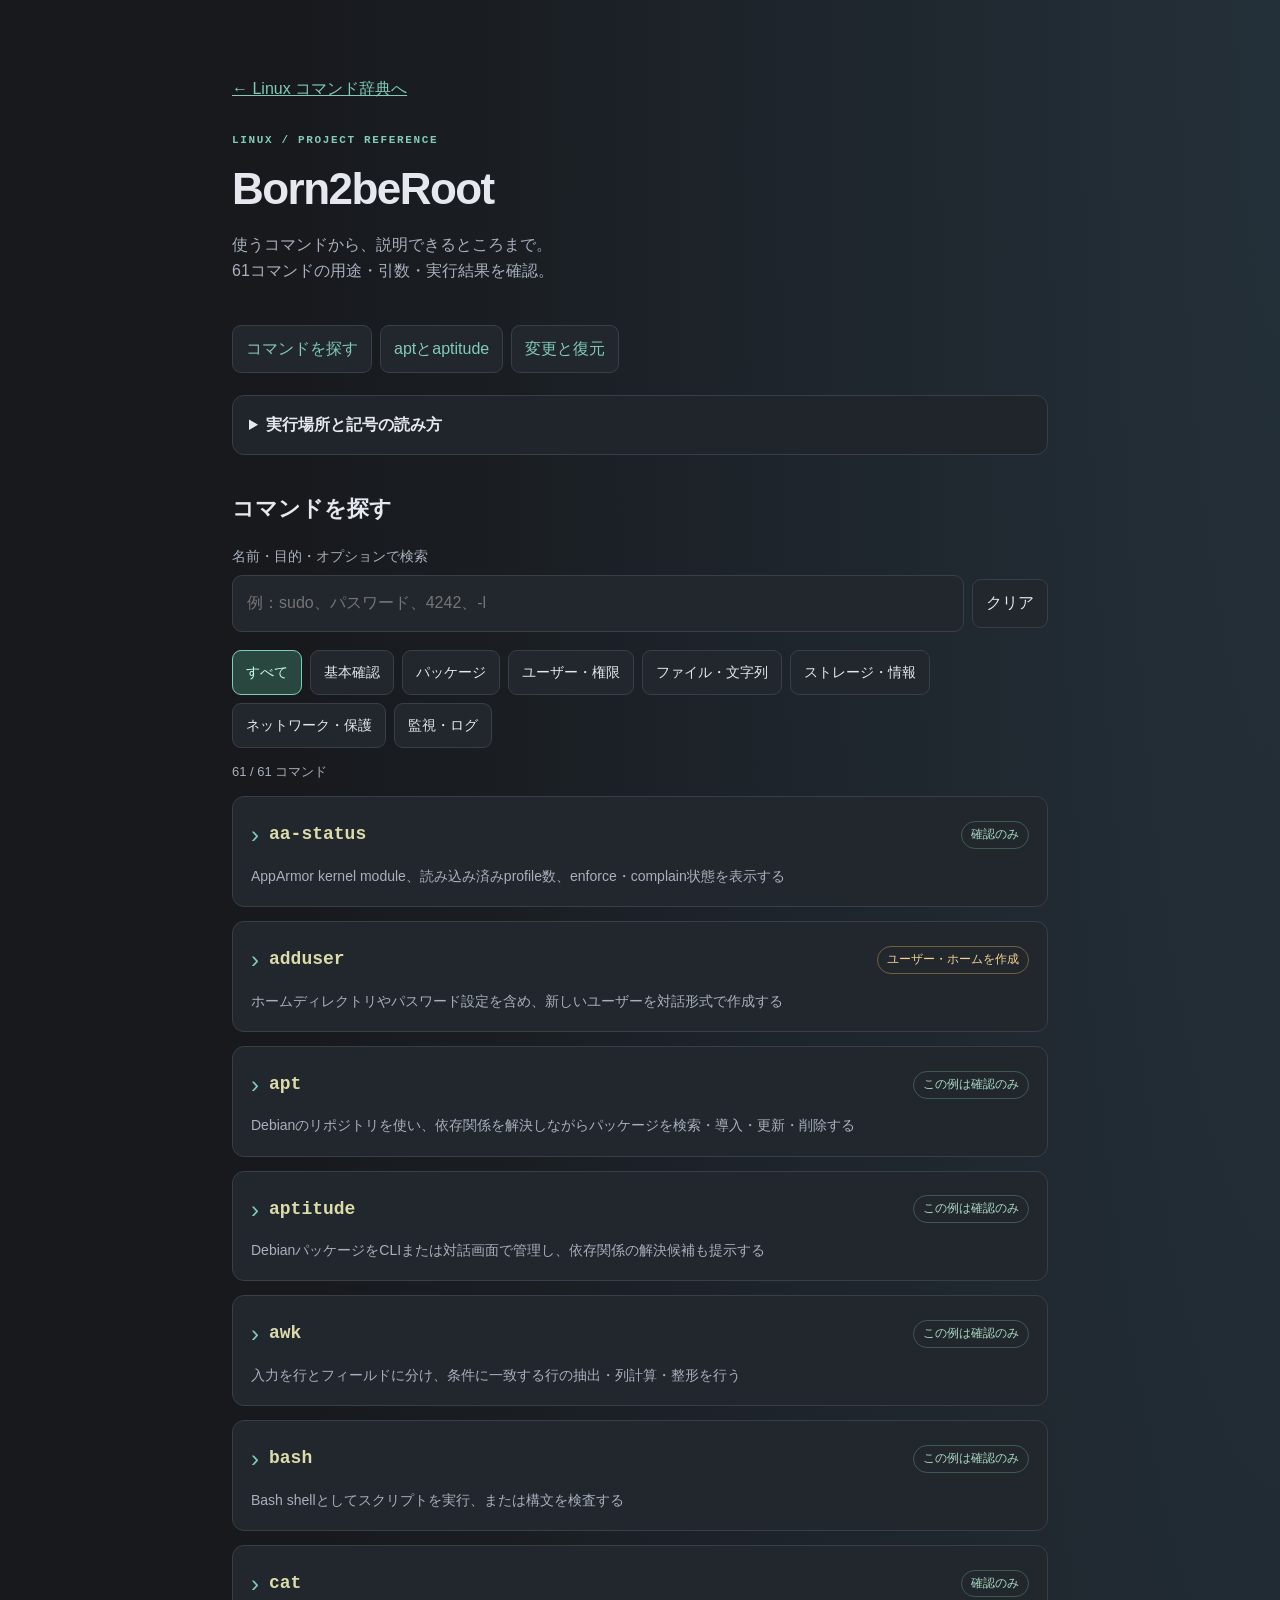
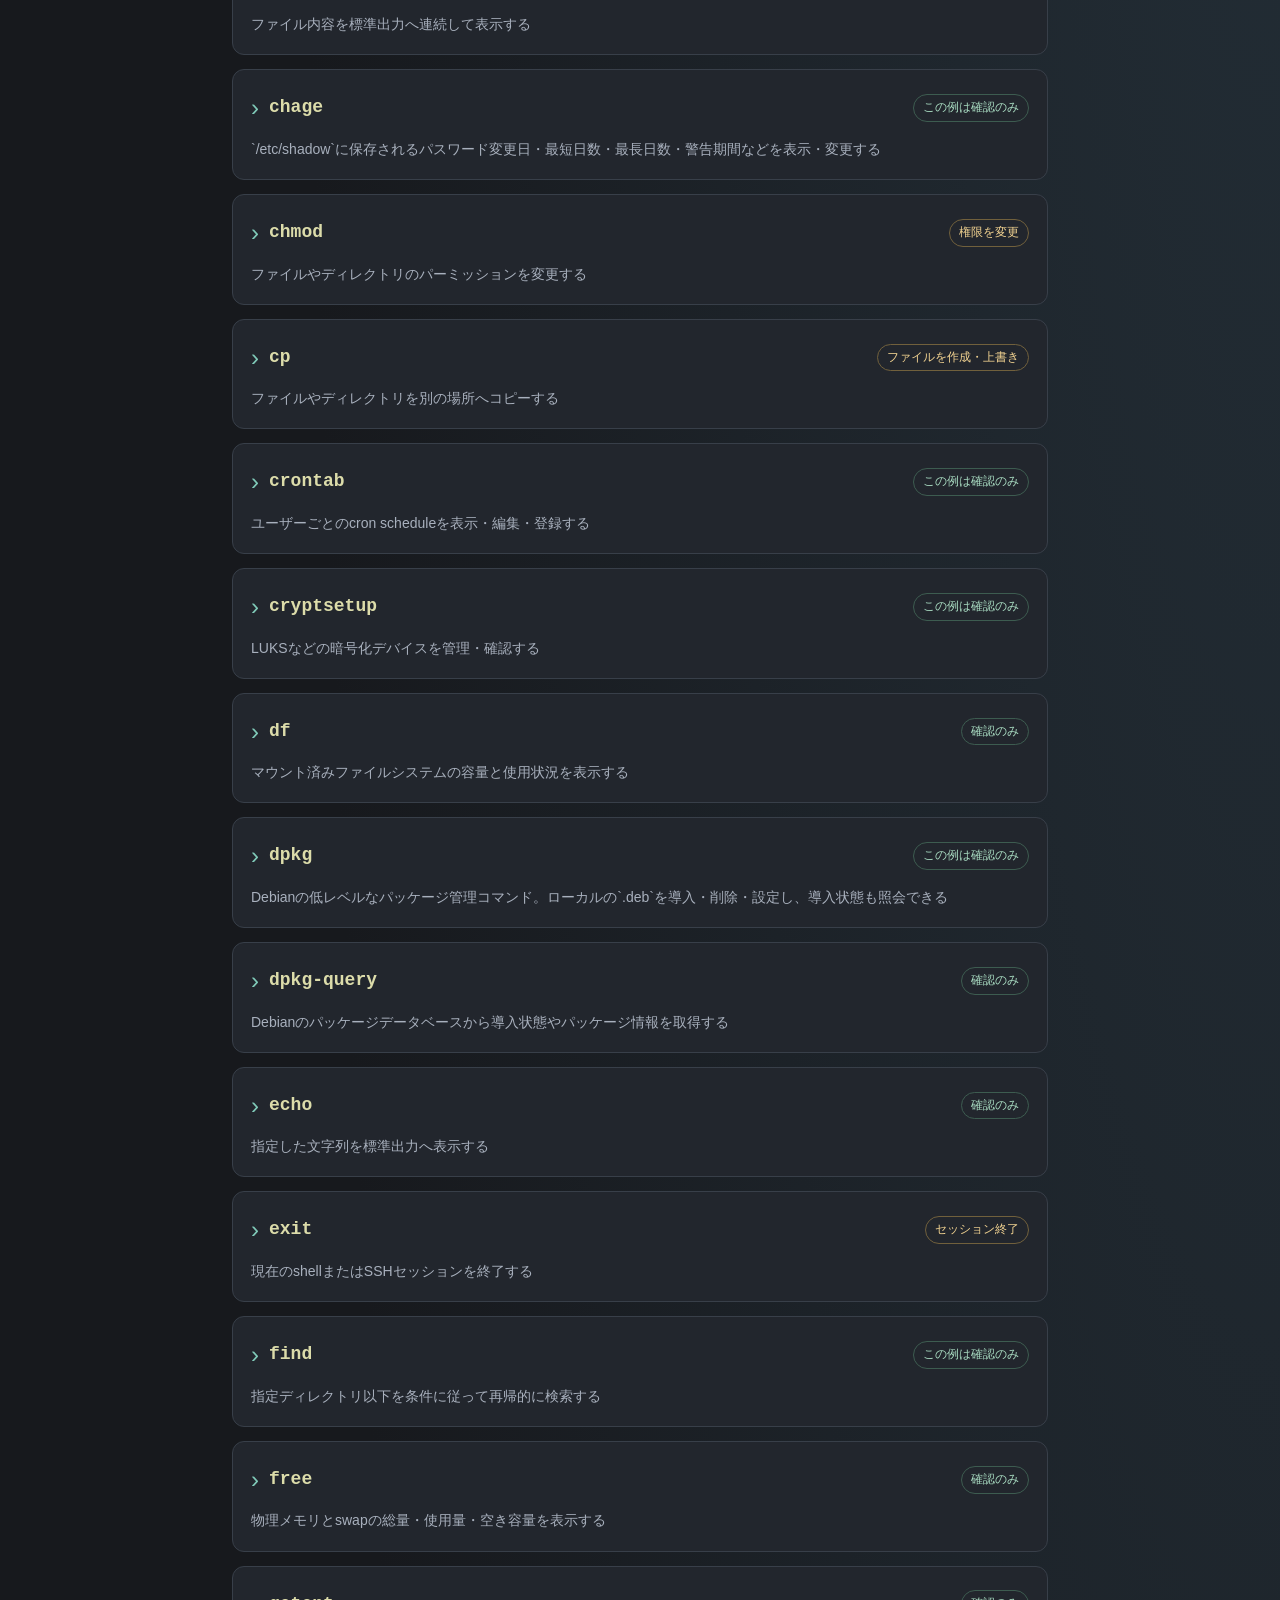
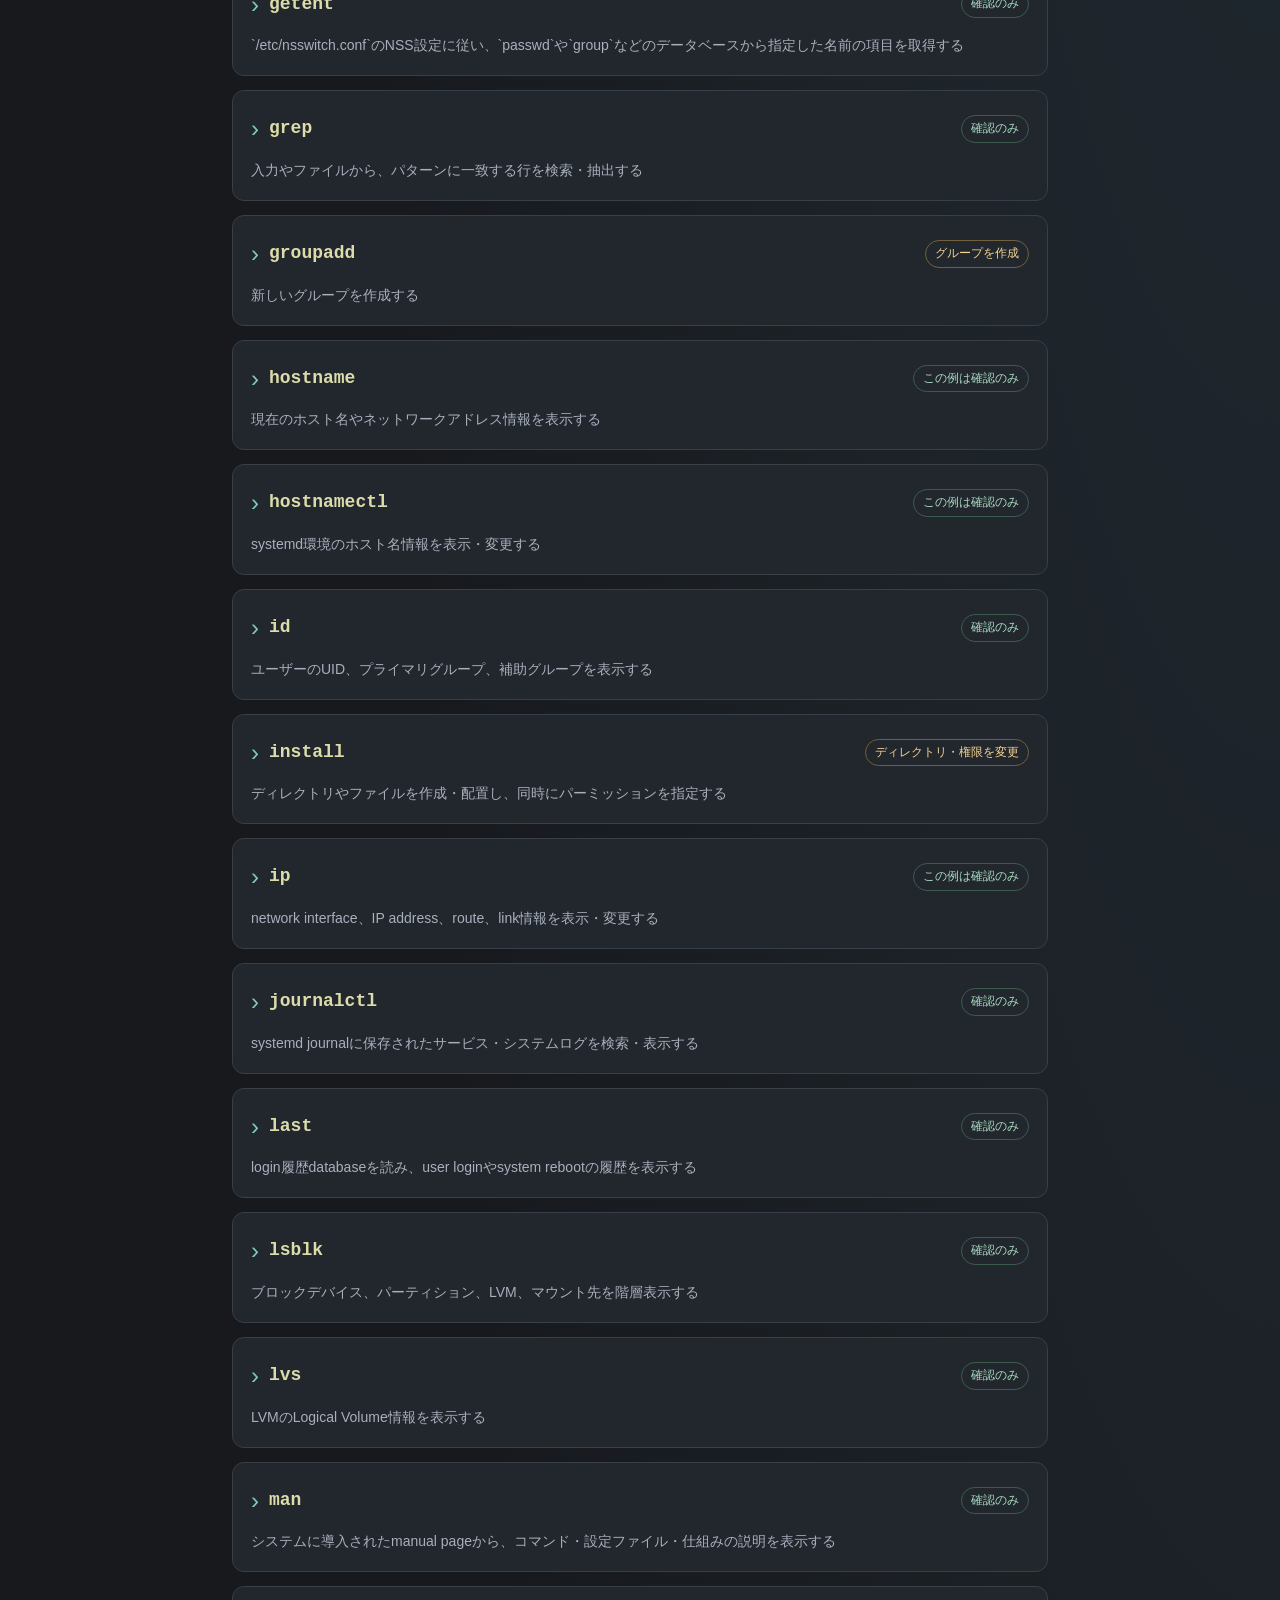
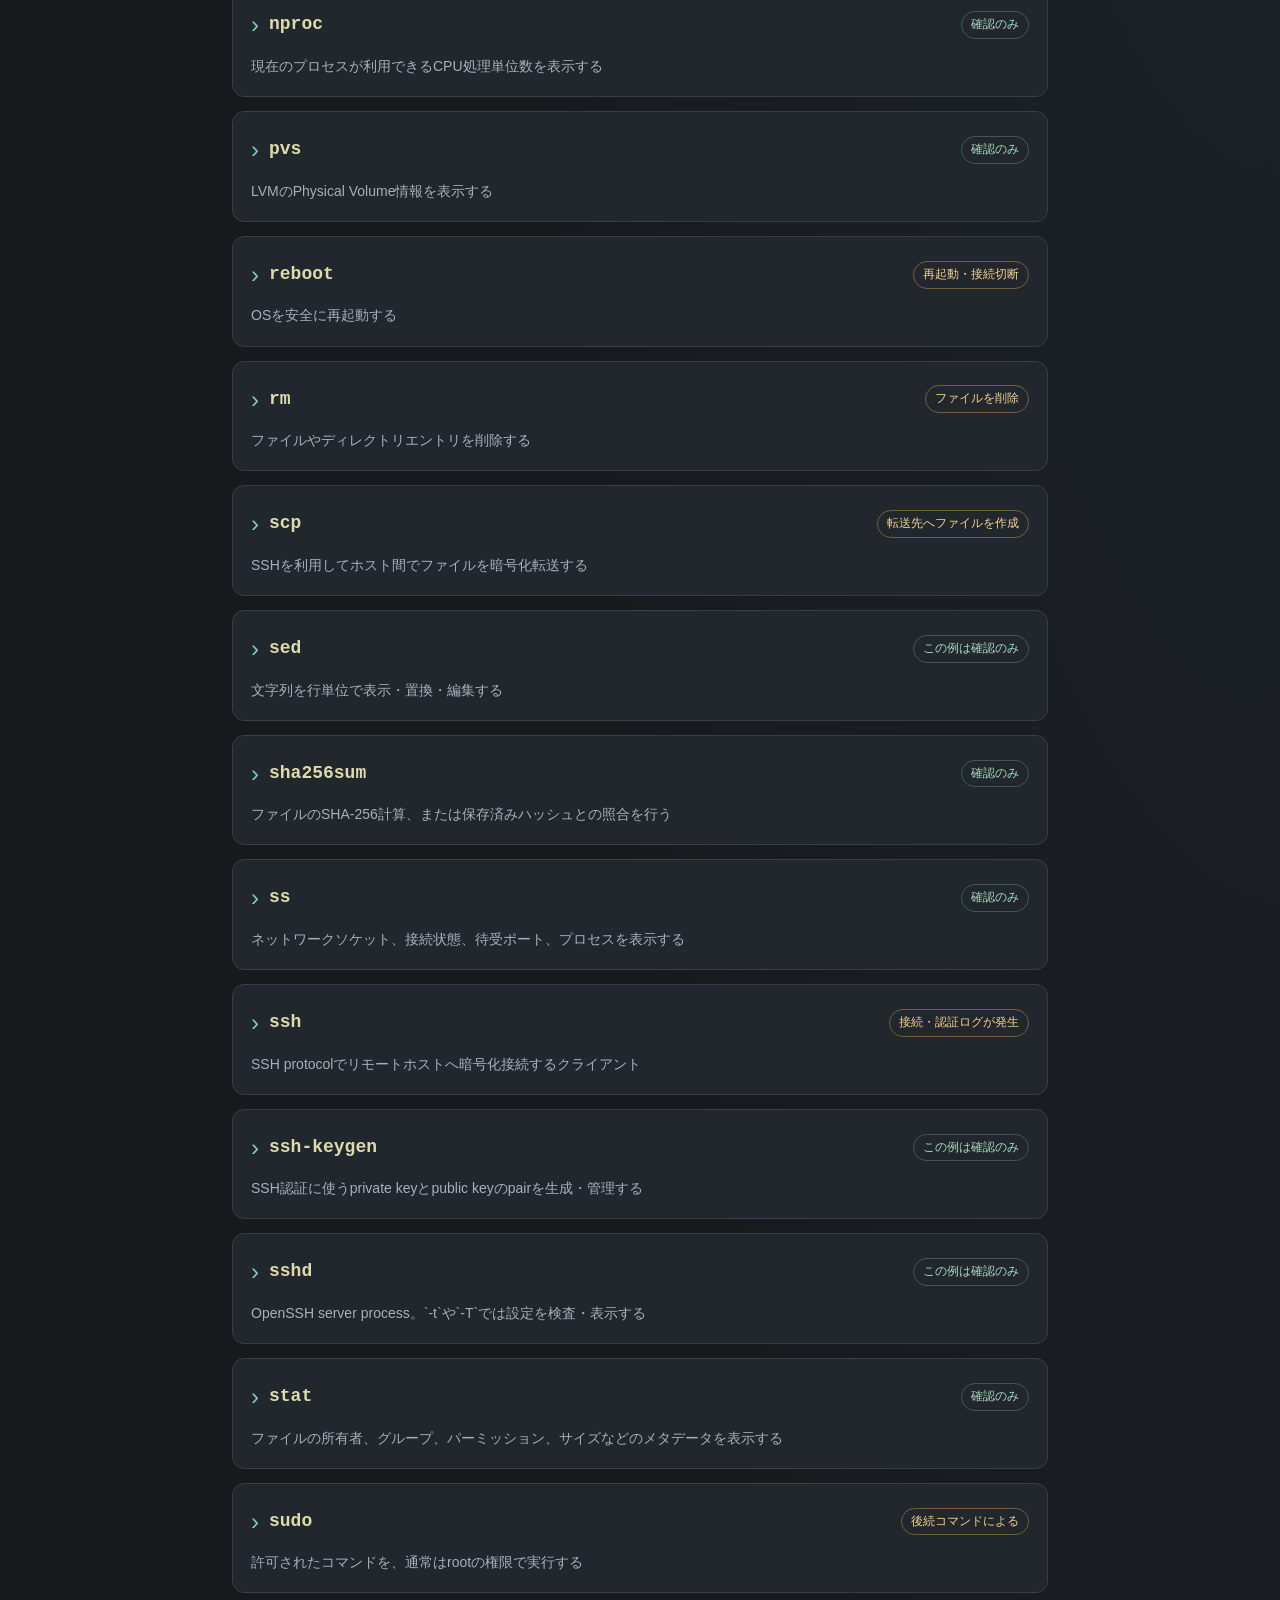
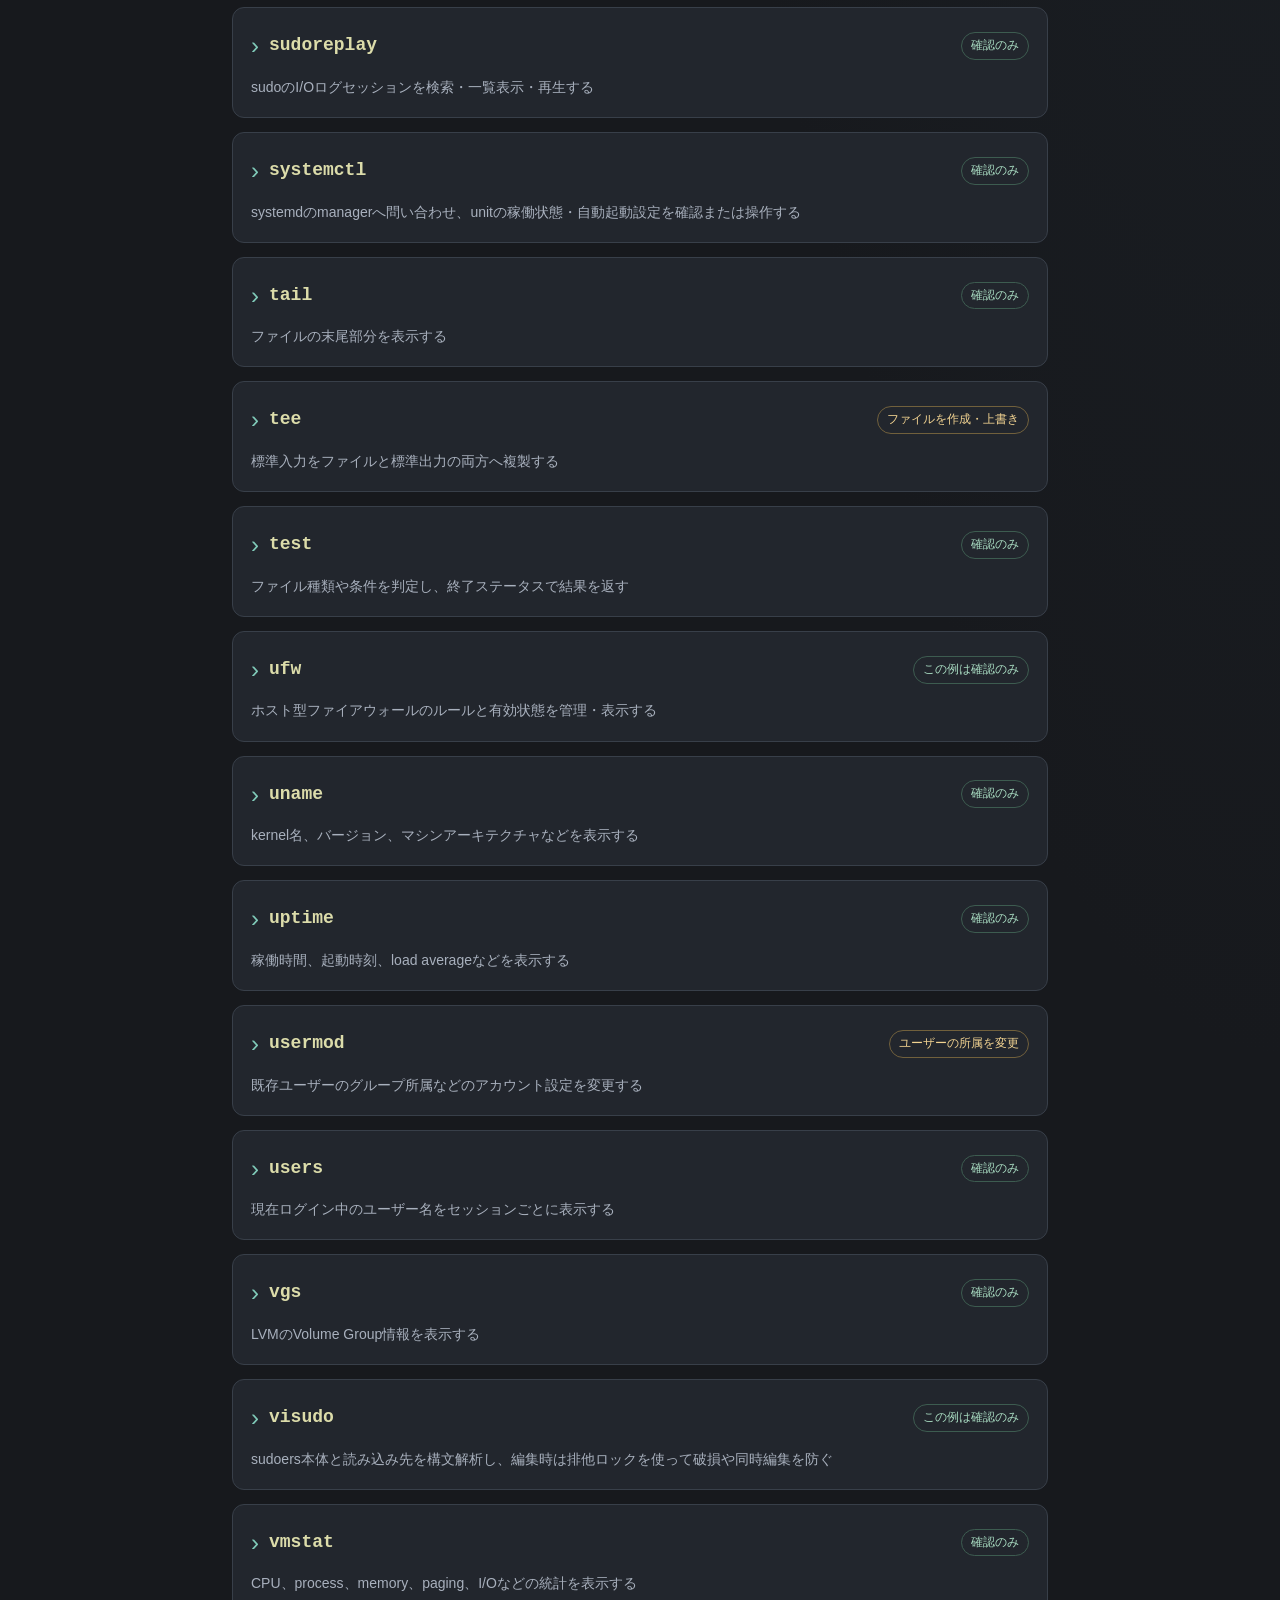
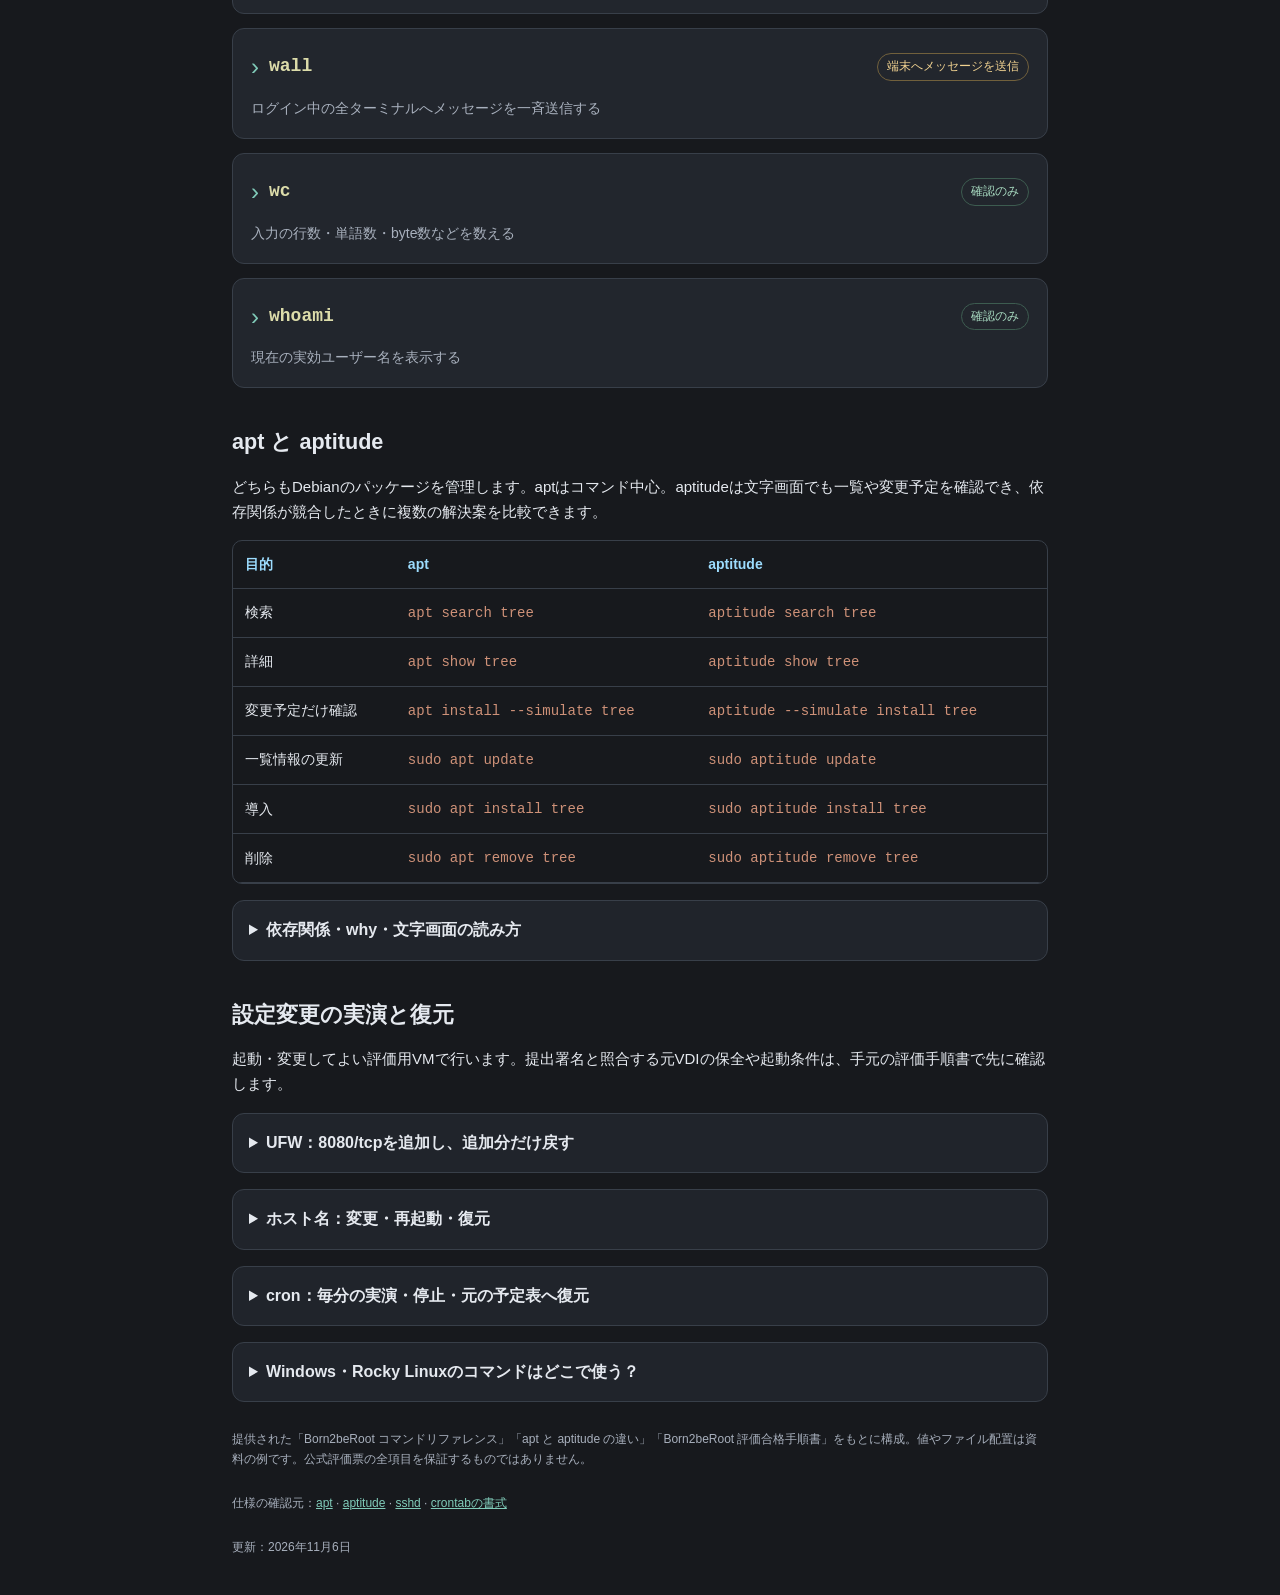
==== born2beroot/index.html @ 59fe5f14 "Add Born2beRoot command reference as first dictionary entry" ====
<!doctype html>
<html lang="ja">
<head>
  <meta charset="utf-8">
  <meta name="viewport" content="width=device-width, initial-scale=1, viewport-fit=cover">
  <meta name="theme-color" content="#17191d">
  <meta name="description" content="Born2beRootで使う61のLinuxコマンド。用途・引数・実行例・結果の読み方と、設定変更後の復元を日本語で確認。">
  <title>Born2beRoot — Linux コマンド辞典</title>
  <link rel="stylesheet" href="../hub.css?v=24">
  <link rel="stylesheet" href="./styles.css">
  <link rel="manifest" href="../manifest.webmanifest">
</head>
<body>
<main class="hub dictionary">
  <a class="back" href="../commands.html">← Linux コマンド辞典へ</a>
  <header class="intro">
    <p class="eyebrow">LINUX / PROJECT REFERENCE</p>
    <h1>Born2beRoot</h1>
    <p class="lead">使うコマンドから、説明できるところまで。<br>61コマンドの用途・引数・実行結果を確認。</p>
  </header>
  <nav class="jump-links" aria-label="このページの項目">
    <a href="#commands">コマンドを探す</a><a href="#packages">aptとaptitude</a><a href="#practice">変更と復元</a>
  </nav>
  <details class="guide">
    <summary>実行場所と記号の読み方</summary>
    <div class="guide-body">
      <p>基本は<strong>Debian VMに一般ユーザーでログインした端末</strong>です。SSH接続・ファイル転送は接続元のPCで実行します。各項目に実行場所を記載しています。</p>
      <p><code>evaluationuser</code>は評価用ユーザー名の例、<code>VM_IP</code>は実際の接続先IPへ置き換えます。サービス名・暗号化mapping名・ログ保存先は自分の構成に合わせます。</p>
      <dl><dt><code>sudo</code></dt><dd>後ろの1つのコマンドを、通常root権限で実行します。</dd><dt><code>|</code></dt><dd>左の標準出力を右の標準入力へ渡します。</dd><dt><code>&amp;&amp;</code></dt><dd>左側が成功したときだけ右側を実行します。</dd><dt><code>&gt; / &gt;&gt; / 2&gt;</code></dt><dd>出力を上書き／追記／標準エラーだけ転送します。これはシェルの処理です。</dd><dt><code>/dev/null</code></dt><dd>受け取ったデータを保存せず捨てます。</dd><dt>終了状態</dt><dd>通常0が成功、非0が不一致やエラーです。grepの一致なしは1。無表示で成功するコマンドもあります。</dd></dl>
      <p>一覧は一括実行するスクリプトではありません。必要な項目を選び、表示結果を確認して使います。</p>
    </div>
  </details>
  <section id="commands" aria-labelledby="commandsHeading">
    <h2 id="commandsHeading">コマンドを探す</h2>
    <div class="search-panel">
      <label for="b2bSearch">名前・目的・オプションで検索</label>
      <div class="search-row"><input id="b2bSearch" type="search" placeholder="例：sudo、パスワード、4242、-l" autocomplete="off"><button id="clearSearch" type="button">クリア</button></div>
      <div id="groups" class="groups" role="group" aria-label="目的で絞り込み"></div>
    </div>
    <p id="count" class="count" role="status" aria-live="polite"></p>
    <div id="commandCards"><p>コマンドを読み込み中です。</p></div>
    <noscript><p>検索とコマンドの表示にはJavaScriptを有効にしてください。下の比較と変更手順はそのまま読めます。</p></noscript>
  </section>
  <section id="packages" aria-labelledby="packagesHeading">
    <h2 id="packagesHeading">apt と aptitude</h2>
    <p>どちらもDebianのパッケージを管理します。aptはコマンド中心。aptitudeは文字画面でも一覧や変更予定を確認でき、依存関係が競合したときに複数の解決案を比較できます。</p>
    <div class="table-scroll" tabindex="0" role="region" aria-label="aptとaptitudeの操作比較"><table><thead><tr><th>目的</th><th>apt</th><th>aptitude</th></tr></thead><tbody>
      <tr><td>検索</td><td><code>apt search tree</code></td><td><code>aptitude search tree</code></td></tr>
      <tr><td>詳細</td><td><code>apt show tree</code></td><td><code>aptitude show tree</code></td></tr>
      <tr><td>変更予定だけ確認</td><td><code>apt install --simulate tree</code></td><td><code>aptitude --simulate install tree</code></td></tr>
      <tr><td>一覧情報の更新</td><td><code>sudo apt update</code></td><td><code>sudo aptitude update</code></td></tr>
      <tr><td>導入</td><td><code>sudo apt install tree</code></td><td><code>sudo aptitude install tree</code></td></tr>
      <tr><td>削除</td><td><code>sudo apt remove tree</code></td><td><code>sudo aptitude remove tree</code></td></tr>
    </tbody></table></div>
    <details class="guide"><summary>依存関係・why・文字画面の読み方</summary><div class="guide-body">
      <p>依存関係は「ソフトを動かすために別のパッケージが必要」という関係です。<code>aptitude why aptitude-common</code>は、現在のパッケージ情報からその経路をたどります。導入日時や承認した人の履歴ではありません。</p>
      <p><code>why-not</code>は競合する関係を調べます。導入可否を万能に判定するものではなく、変更予定を確認するには<code>--simulate</code>を使います。<code>-y</code>は実際の操作へ自動承諾する指定です。</p>
      <p>aptの<code>why</code>対応は版によります。<code>apt --version</code>とその環境のマニュアルで確認します。「whyはaptitudeだけ」とは一般化しません。</p>
      <p>引数なしの<code>aptitude</code>で文字画面を開きます。通常、矢印で移動、Enterで詳細、<code>/</code>で検索、<code>?</code>でヘルプ、<code>q</code>で戻ります。変更を確定する前に対象を確認します。</p>
      <p>検索結果の先頭は、<code>i</code>＝導入済み、<code>p</code>＝痕跡なし、<code>c</code>＝設定のみ残存、<code>v</code>＝仮想パッケージ。後ろの<code>A</code>は自動導入です。</p>
      <p>aptitudeが未導入で使いたい場合は、<code>sudo apt update</code>と<code>sudo apt install aptitude</code>で導入します。これは設定・パッケージを変更する操作です。</p>
    </div></details>
  </section>
  <section id="practice" aria-labelledby="practiceHeading">
    <h2 id="practiceHeading">設定変更の実演と復元</h2>
    <p>起動・変更してよい評価用VMで行います。提出署名と照合する元VDIの保全や起動条件は、手元の評価手順書で先に確認します。</p>
    <details class="guide"><summary>UFW：8080/tcpを追加し、追加分だけ戻す</summary><div class="guide-body">
      <p>まず<code>sudo ufw status numbered</code>で8080/tcpの許可が元からないことを確認します。元からある場合、この実演で削除しません。</p>
      <pre><code>sudo ufw allow 8080/tcp
sudo ufw status numbered</code></pre>
      <p><code>allow</code>が許可、<code>8080/tcp</code>が対象ポートとプロトコルです。追加したルールを確認後、今回の追加分を戻します。</p>
      <pre><code>sudo ufw delete allow 8080/tcp
sudo ufw status verbose
sudo ufw status numbered</code></pre>
      <p>8080の追加分が消え、既存の4242の許可とUFWの有効状態が残っていることを確認します。</p>
    </div></details>
    <details class="guide"><summary>ホスト名：変更・再起動・復元</summary><div class="guide-body">
      <p><code>hostnamectl --static</code>の結果を<strong>元の名前として手元に記録</strong>します。バックアップ名が未使用であることを確認して保存します。</p>
      <pre><code>sudo cp -ai /etc/hosts /etc/hosts.before-evaluation
sudo hostnamectl set-hostname evaluator42
sudoedit /etc/hosts</code></pre>
      <p><code>sudoedit</code>は管理者権限で対象ファイルを編集するコマンドです。元のホスト名に対応する行だけを新しい名前に合わせ、<code>localhost</code>は残します。確認後に<code>sudo systemctl reboot</code>で再起動し、<code>hostnamectl --static</code>と<code>cat /etc/hosts</code>を確認します。</p>
      <p>復元は<code>sudo hostnamectl set-hostname 元のホスト名</code>（記録した実際の名前に置換）と、次のコピーで行います。</p>
      <pre><code>sudo cp -a /etc/hosts.before-evaluation /etc/hosts
sudo systemctl reboot</code></pre>
      <p>再起動後に元の名前とhosts内容を確認します。バックアップの整理は復元確認後に行います。</p>
    </div></details>
    <details class="guide"><summary>cron：毎分の実演・停止・元の予定表へ復元</summary><div class="guide-body">
      <p>最初に<code>sudo crontab -l</code>が成功し、元の予定表があることを確認します。次はバックアップ名が未使用の場合に実行します。シェルの<code>pipefail</code>により途中の失敗も検出します。</p>
      <pre><code>sudo bash -o pipefail -c 'crontab -l | tee /root/crontab.before-monitoring-test &gt;/dev/null'
sudo cat /root/crontab.before-monitoring-test
sudo crontab -e</code></pre>
      <p>バックアップ内容が元と一致することを確認してから編集します。監視の行だけを次の形へ変更します。これは<strong>crontabに書く行</strong>で、端末へ直接入力するコマンドではありません。</p>
      <pre><code>* * * * * /usr/local/bin/monitoring.sh</code></pre>
      <p>5個の<code>*</code>は分・時・日・月・曜日の各条件をすべて許可し、毎分実行します。10分ごとは先頭を<code>*/10</code>にします。ユーザーのcrontabには追加のユーザー名欄を書きません。</p>
      <p>停止実演では<code>sudo crontab -e</code>で監視に関係する行の先頭へ<code>#</code>を付けます。<code>@reboot</code>もあれば対象です。ほかのジョブとスクリプト本体は編集しません。</p>
      <p>停止前に<code>sudo sha256sum /usr/local/bin/monitoring.sh | sudo tee /root/monitoring.sha256.before</code>で記録すれば、停止・再起動後に<code>sudo sha256sum -c /root/monitoring.sha256.before</code>で本体が同じか照合できます。crontabとcronログも確認します。</p>
      <pre><code>sudo crontab /root/crontab.before-monitoring-test
sudo crontab -l</code></pre>
      <p>復元は予定表<strong>全体</strong>を置き換えます。実演中に別の変更が入っていないことを確認し、元の10分間隔などへ戻ったことを読みます。</p>
    </div></details>
  </section>
  <details class="guide"><summary>Windows・Rocky Linuxのコマンドはどこで使う？</summary><div class="guide-body">
    <p>添付資料の<code>Test-Path</code>・<code>Remove-Item</code>はWindows PowerShell用です。<code>VBoxManage</code>はVirtualBoxを入れたホストで使用します。VM内のLinuxコマンド一覧には混ぜていません。</p>
    <p><code>dnf</code>・<code>rpm</code>・<code>firewall-cmd</code>はRocky Linuxとの比較用です。このDebian実演ではapt・dpkg・ufwを使います。</p>
  </div></details>
  <footer>
    <p>提供された「Born2beRoot コマンドリファレンス」「apt と aptitude の違い」「Born2beRoot 評価合格手順書」をもとに構成。値やファイル配置は資料の例です。公式評価票の全項目を保証するものではありません。</p>
    <p>仕様の確認元：<a href="https://manpages.debian.org/trixie/apt/apt.8.en.html">apt</a> · <a href="https://manpages.debian.org/trixie/aptitude/aptitude.8.en.html">aptitude</a> · <a href="https://manpages.debian.org/trixie/openssh-server/sshd.8.en.html">sshd</a> · <a href="https://manpages.debian.org/trixie/cron/crontab.5.en.html">crontabの書式</a></p>
    <p>更新：2026年11月6日</p>
  </footer>
</main>
<p id="copyStatus" class="copy-status" role="status" aria-live="polite"></p>
<script src="./data.js"></script><script src="./app.js"></script><script src="../hub.js"></script>
</body>
</html>
---- hub.css ----
:root{color-scheme:dark;--bg:#17191d;--panel:#22262d;--text:#e5e9ef;--muted:#a8b0bd;--line:#383f49;--accent:#80cbb9}
.subject.reminder{--accent:#d9b5ed}@media(min-width:760px){.subject.reminder{grid-column:2}}
.subject.mac{--accent:#b7a6ef}@media(min-width:760px){nav.subjects{grid-template-columns:repeat(2,minmax(0,1fr))}}
*{box-sizing:border-box}body{margin:0;background:radial-gradient(ellipse at top right,#243039 0,transparent 55%),var(--bg);color:var(--text);font:16px/1.65 -apple-system,BlinkMacSystemFont,"Segoe UI","Noto Sans JP",sans-serif;min-height:100vh}a{color:var(--accent)}button,input{font:inherit}button{color:inherit}a,button,input{-webkit-tap-highlight-color:transparent}:focus-visible{outline:3px solid #9ed9ff;outline-offset:5px}.hub{max-width:940px;margin:auto;padding:calc(40px + env(safe-area-inset-top)) 22px calc(32px + env(safe-area-inset-bottom))}.intro{margin-bottom:30px}.eyebrow{color:var(--accent);font:600 11px/1.5 ui-monospace,monospace;letter-spacing:.15em;margin:0 0 10px}h1{font-size:clamp(30px,5vw,44px);line-height:1.35;letter-spacing:-.035em;margin:0 0 14px}.cursor{color:var(--accent)}.lead{color:var(--muted);margin:0}.subjects{display:grid;gap:14px}.subject{--accent:#80cbb9;display:flex;align-items:flex-start;gap:18px;padding:22px 20px;border:1px solid var(--line);border-radius:18px;background:var(--panel);color:var(--text);text-decoration:none;transition:border-color .15s,transform .15s}.subject:hover{border-color:var(--accent);transform:translateY(-2px)}.subject-icon{display:grid;place-items:center;flex-shrink:0;width:48px;height:48px;border-radius:12px;background:#171c23;color:var(--accent);font:700 23px/1 ui-monospace,monospace}.subject-content{flex:1}.subject h2{font-size:24px;line-height:1.2;margin:2px 0 12px}.subject .eyebrow{display:block;margin:0}.description{color:#c5cbd5;font-size:14px;display:block}.tags{display:block;color:var(--muted);font:12px/1.7 ui-monospace,monospace;margin-top:16px}.arrow{color:var(--accent);font-size:20px}.python{--accent:#e3c580}.c{--accent:#91b6ed}footer{margin-top:28px;color:var(--muted);font-size:12px}footer a{display:inline-block;padding:12px 0}.back{display:inline-block;min-height:44px;padding:8px 0;margin-bottom:20px}.search-label{display:block;margin:24px 0 8px;color:var(--muted)}input[type=search]{width:100%;padding:14px;background:var(--panel);border:1px solid var(--line);border-radius:10px;color:var(--text)}.count{font-size:13px;color:var(--muted)}.entry{margin:14px 0;border:1px solid var(--line);background:var(--panel);border-radius:12px;overflow:hidden}.entry summary{padding:18px;cursor:pointer;min-height:64px}.entry summary strong{font-size:18px}.entry summary span{font-size:13px;color:var(--muted);margin-left:10px}.entry-body{padding:0 18px 20px}.entry h3{font-size:15px;margin:24px 0 8px}.entry pre{background:#14171c;padding:15px;border-radius:8px;overflow:auto;line-height:1.65;font-size:13px}.entry p{font-size:14px}.code-keyword{color:#91b6ed}.code-string{color:#e3b28d}.code-number{color:#a5cba7}.code-comment{color:#8fac85}[hidden]{display:none!important}@media(min-width:760px){.hub{padding-top:68px}.intro{margin-bottom:40px}.subjects{grid-template-columns:repeat(3,1fr)}.subject{display:block;position:relative;min-height:280px}.subject-icon{margin-bottom:24px}.arrow{position:absolute;right:22px;top:22px}.subject h2{margin-top:5px}.dictionary{max-width:780px}}@media(prefers-reduced-motion:reduce){.subject{transition:none}}
---- born2beroot/styles.css ----
.dictionary{max-width:860px}h2{margin:36px 0 14px;font-size:1.35rem}section{scroll-margin-top:20px}.jump-links,.groups{display:flex;gap:8px;flex-wrap:wrap}.jump-links a,.groups button,.search-row button{border:1px solid var(--line);background:var(--panel);border-radius:9px;padding:10px 13px;min-height:44px;text-decoration:none}.jump-links{margin-bottom:22px}.groups{margin-top:12px}.groups button{cursor:pointer;font-size:14px}.groups button[aria-pressed=true]{background:#29473f;color:#c6ffee;border-color:#80cbb9}.search-panel{margin-top:16px}.search-panel label{font-size:14px;color:var(--muted)}.search-row{display:flex;gap:8px;align-items:stretch}.search-row input{min-width:0;flex:1;margin:6px 0}.search-row button{align-self:center;cursor:pointer;white-space:nowrap}.entry summary{display:flex;gap:10px;align-items:center;flex-wrap:wrap;list-style:none}.entry summary::-webkit-details-marker{display:none}.entry summary:before{content:'›';color:var(--accent);font-size:24px}.entry[open] summary:before{content:'⌄'}.entry summary strong{font-family:ui-monospace,monospace;color:#dcdcaa}.entry summary small{display:block;flex-basis:100%;color:var(--muted);font-size:14px}.entry summary .badge{margin-left:auto;font-size:12px;border:1px solid #3d5c50;border-radius:20px;padding:3px 9px;color:#a9dcc2}.entry summary .change{color:#f2d391;border-color:#71603c}.entry-body{overflow-wrap:anywhere}.entry-body h3{color:#9cdcfe}.codebox{position:relative}.codebox pre{padding-top:48px}.copy{position:absolute;right:5px;top:5px;background:#28303b;border:1px solid #49515d;border-radius:7px;min-height:38px;padding:6px 12px;cursor:pointer}.entry pre code{color:#ce9178}.parts{margin:0}.parts dt{font-family:ui-monospace,monospace;color:#9cdcfe;margin-top:9px}.parts dd{margin:2px 0 8px;font-size:14px;color:#d2d7df}.guide{border:1px solid var(--line);background:#20242b;border-radius:12px;margin:16px 0;overflow:hidden}.guide summary{padding:16px;cursor:pointer;min-height:52px;font-weight:600}.guide-body{padding:0 18px 18px;overflow-wrap:anywhere}.guide-body p,section>p{font-size:15px}.guide-body pre{overflow-x:auto;background:#14171c;padding:16px;border-radius:8px;font-size:13px;line-height:1.7}.guide-body dt{color:#9cdcfe}.guide-body dd{margin:4px 0 12px}p code{color:#dcdcaa;overflow-wrap:anywhere}.table-scroll{overflow-x:auto;border:1px solid var(--line);border-radius:10px}table{border-collapse:collapse;min-width:600px;width:100%;font-size:14px}th,td{text-align:left;padding:12px;border-bottom:1px solid var(--line)}th{color:#9cdcfe}td code{color:#ce9178}.copy-status{position:fixed;bottom:16px;left:50%;transform:translateX(-50%);background:#263c34;border-radius:10px;padding:10px 16px;max-width:90vw;z-index:10}.copy-status:empty{display:none}.empty{padding:24px;border:1px dashed var(--line);border-radius:12px}footer p{overflow-wrap:anywhere}@media(max-width:400px){.hub{padding-left:14px;padding-right:14px}.entry-body{padding-left:14px;padding-right:14px}.entry summary .badge{margin-left:0}}
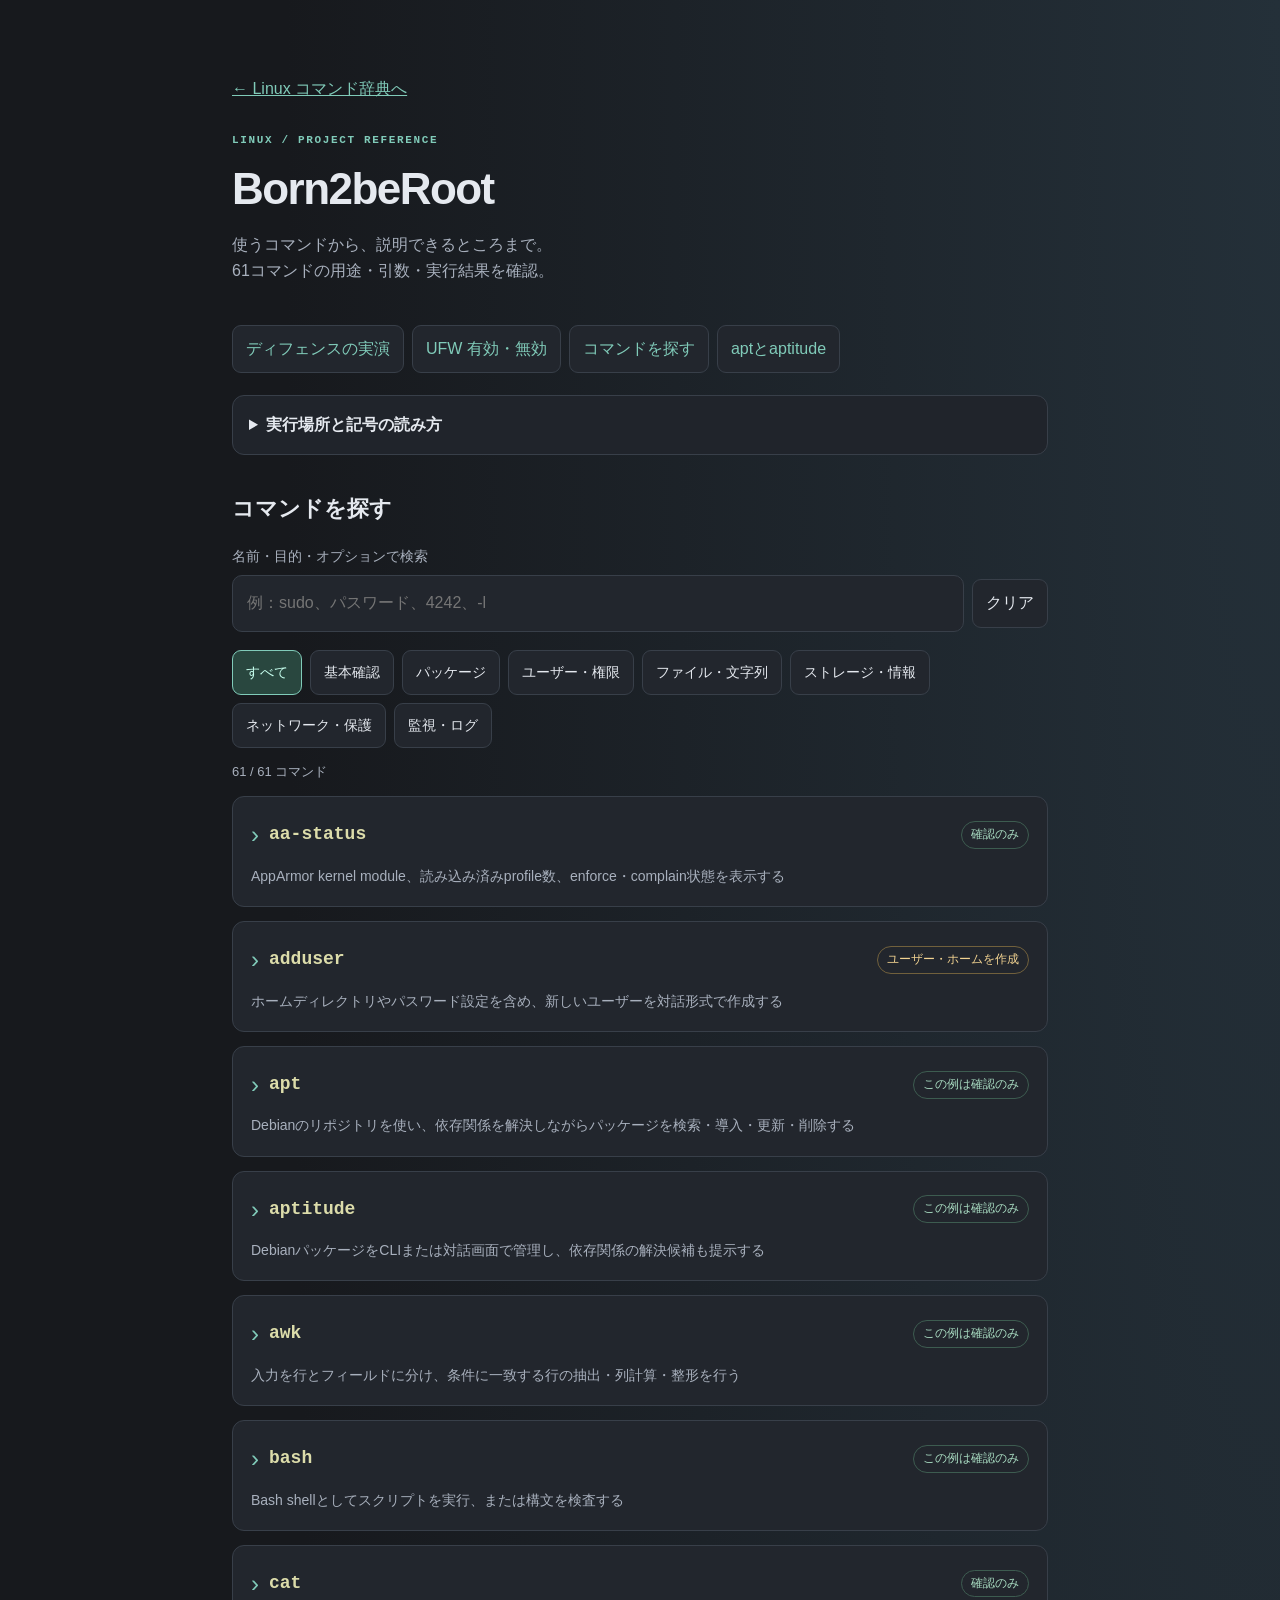
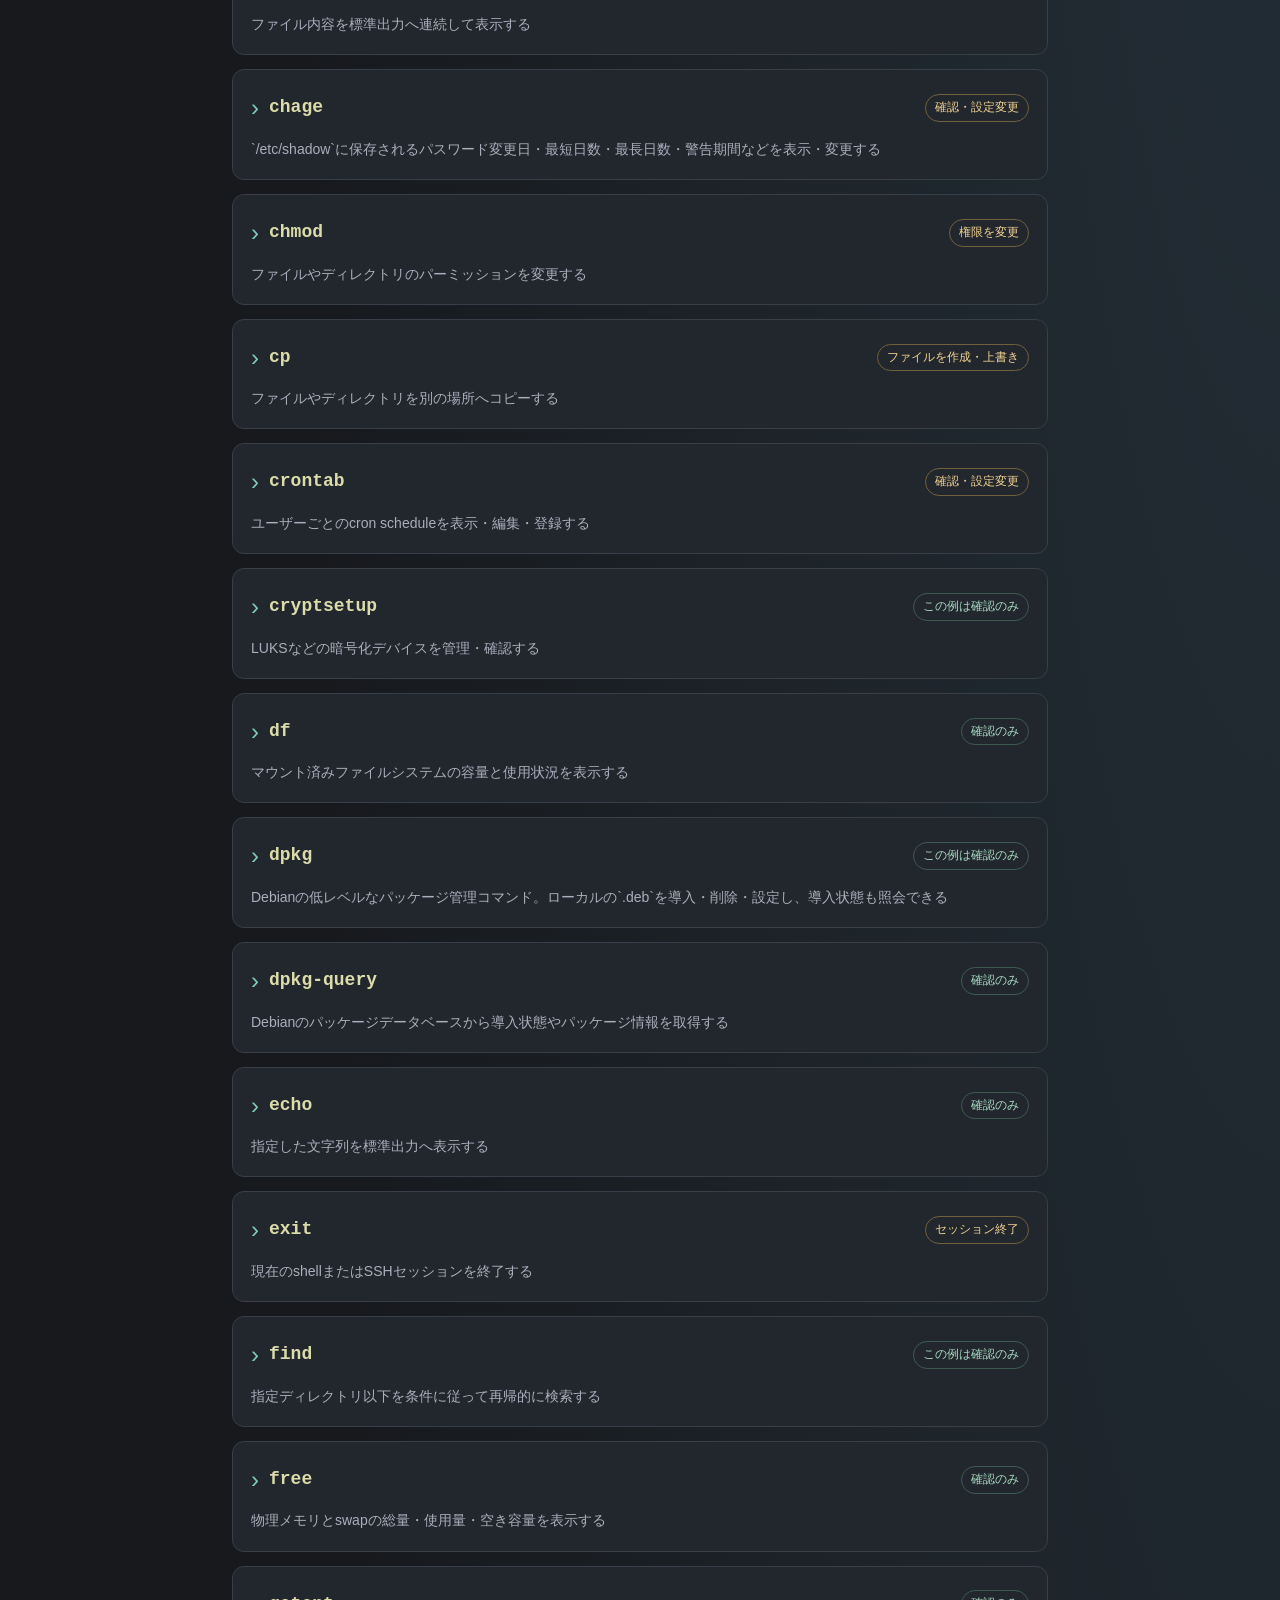
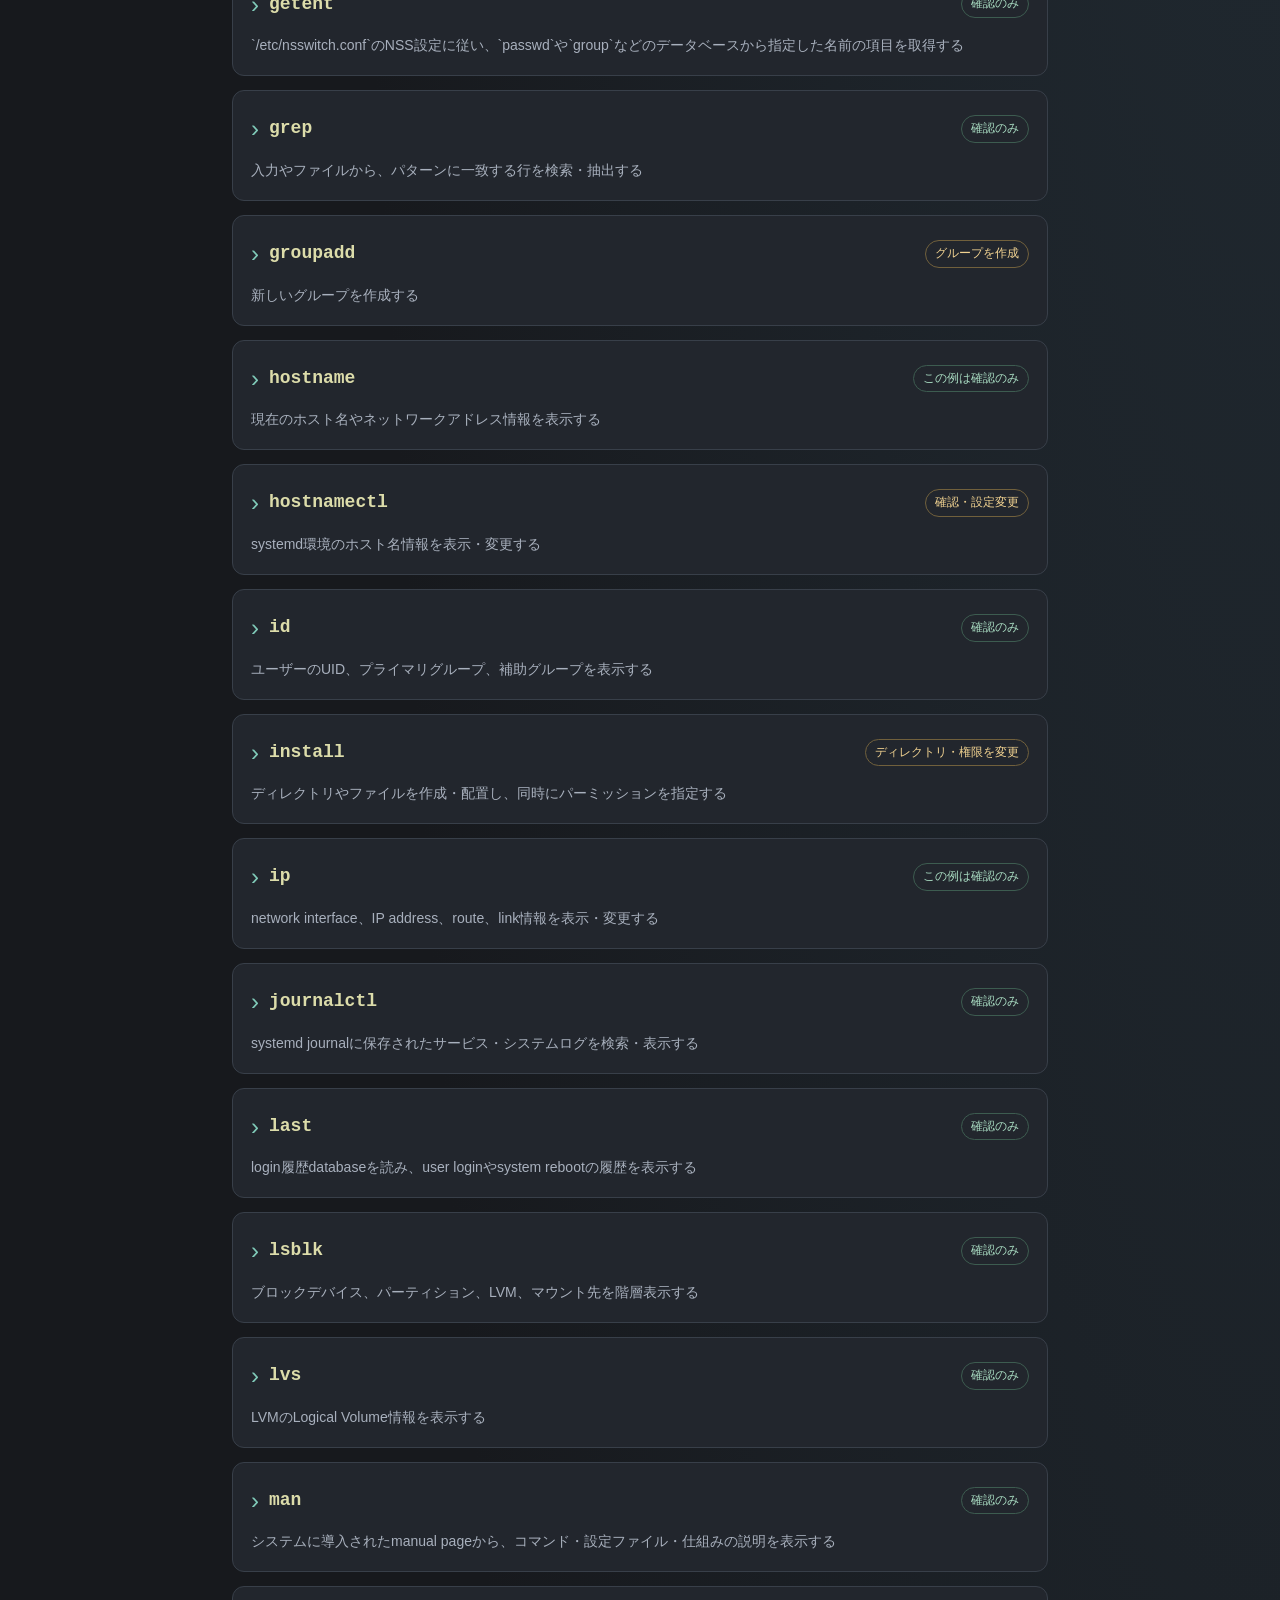
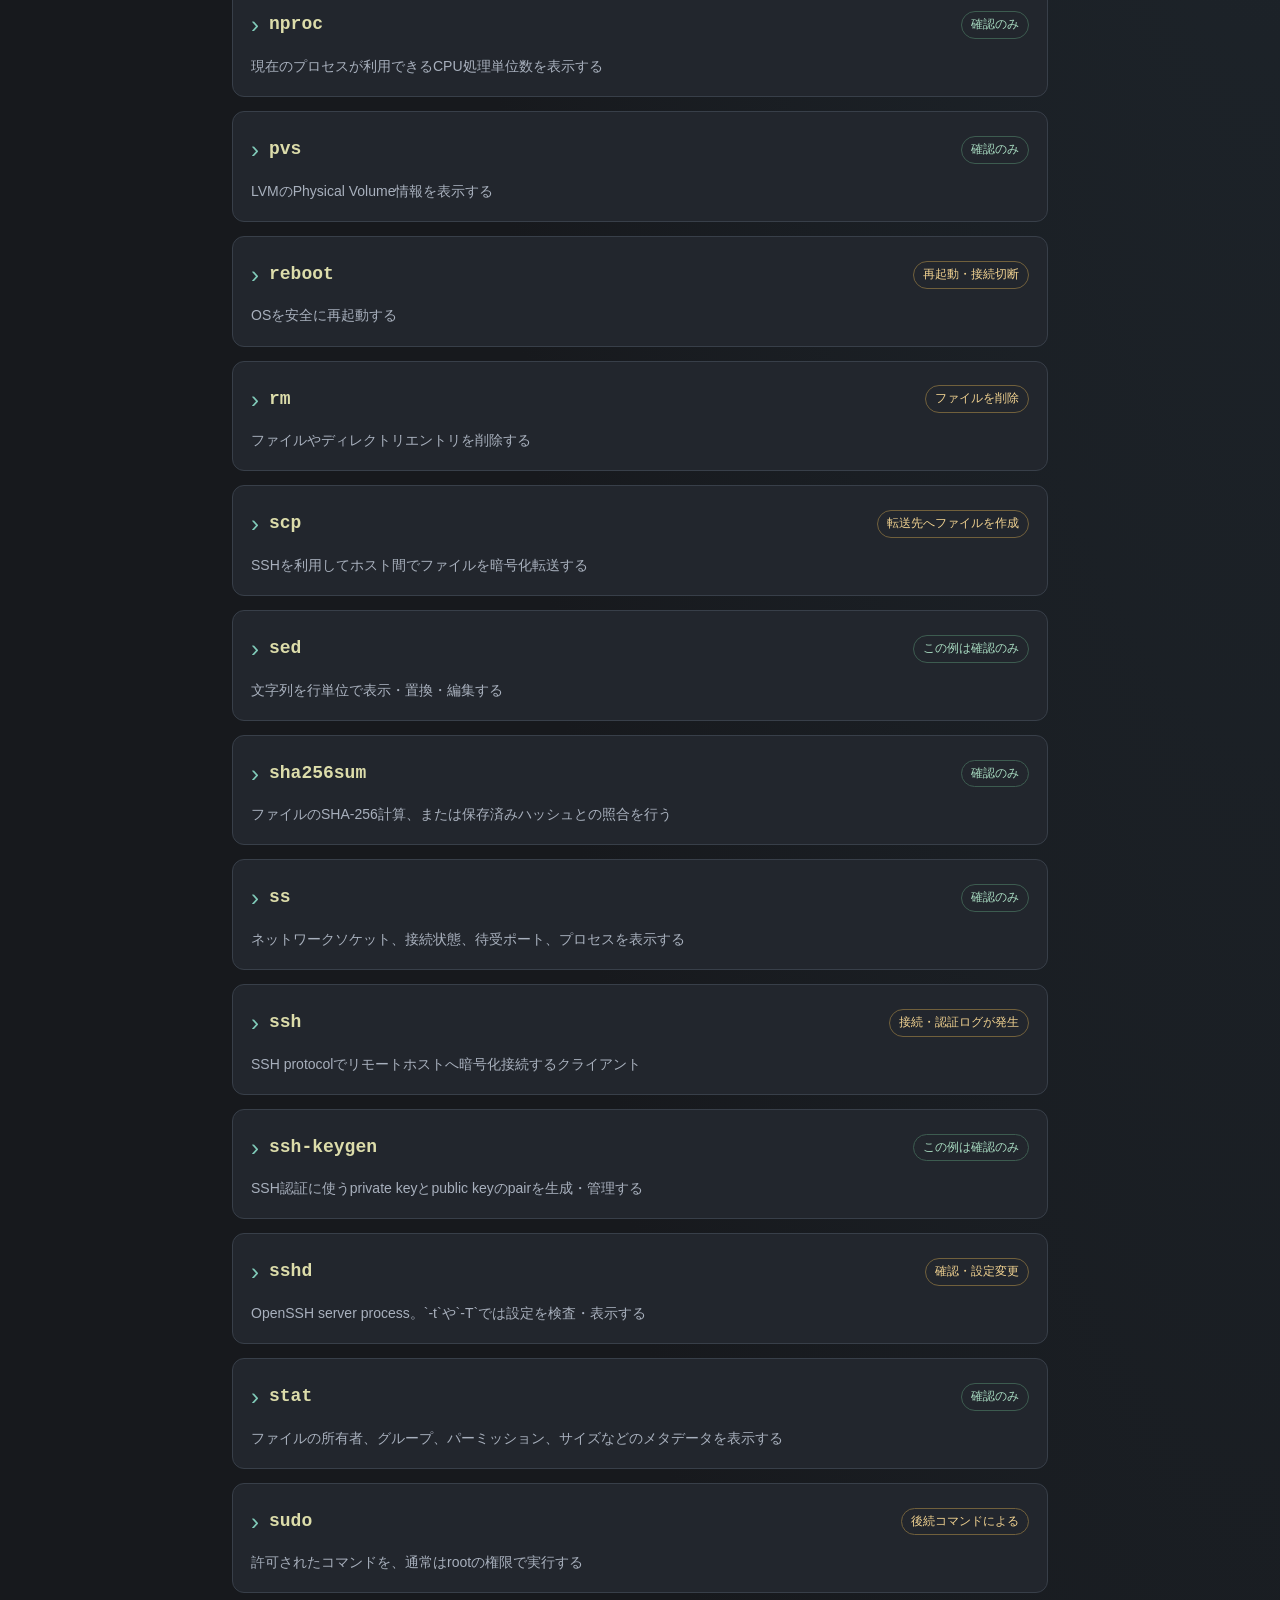
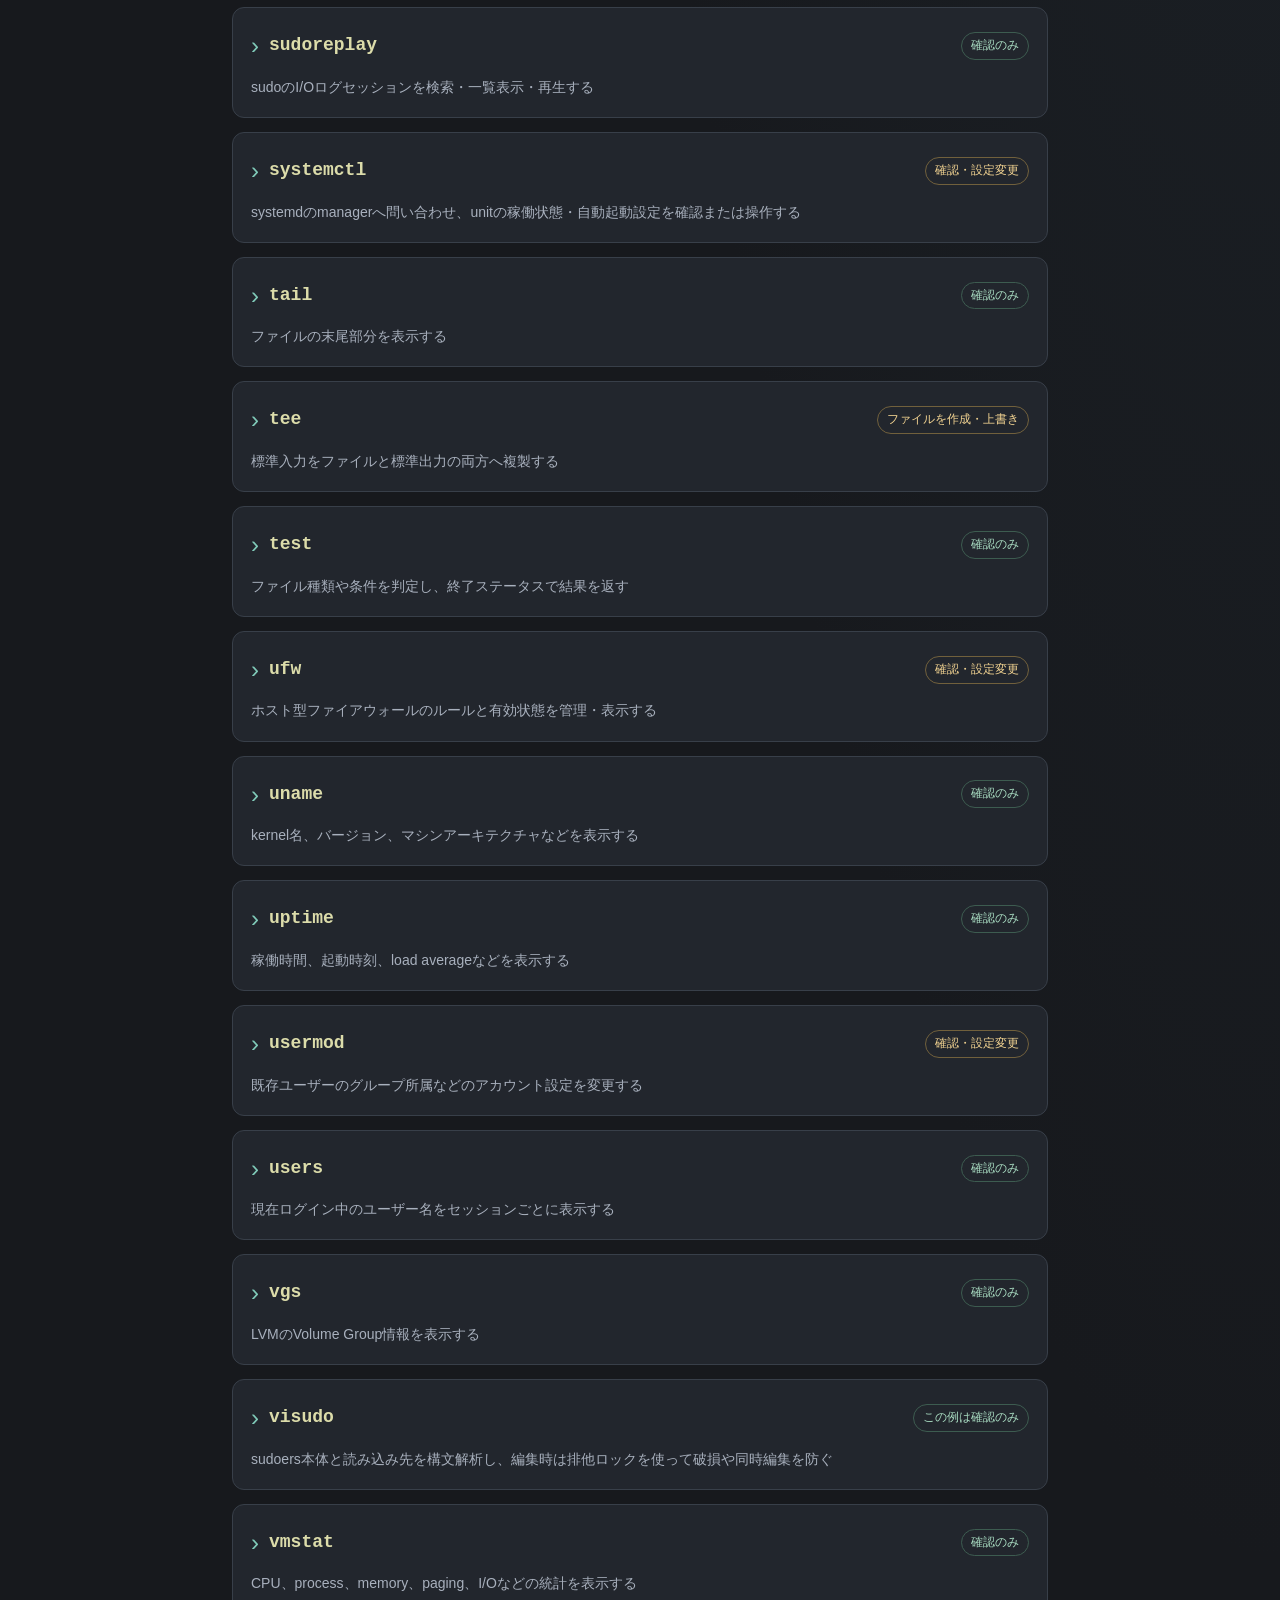
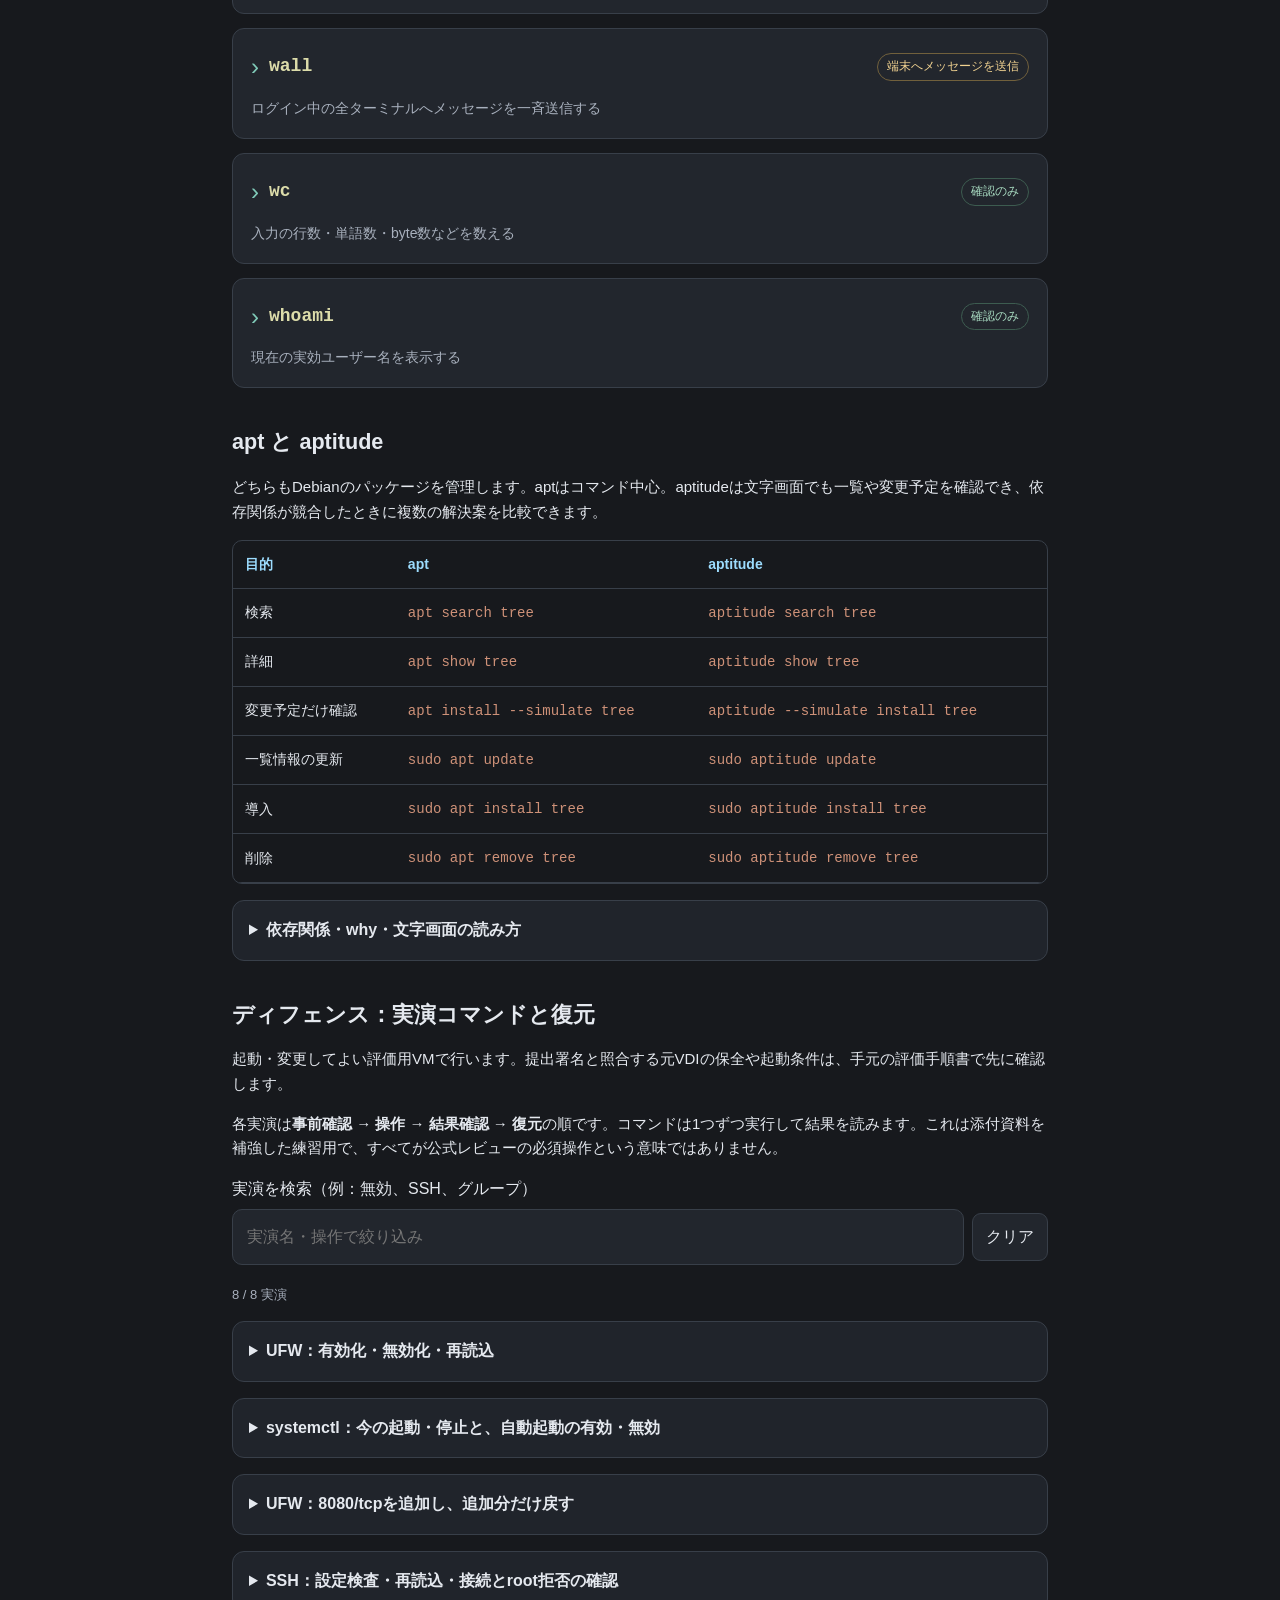
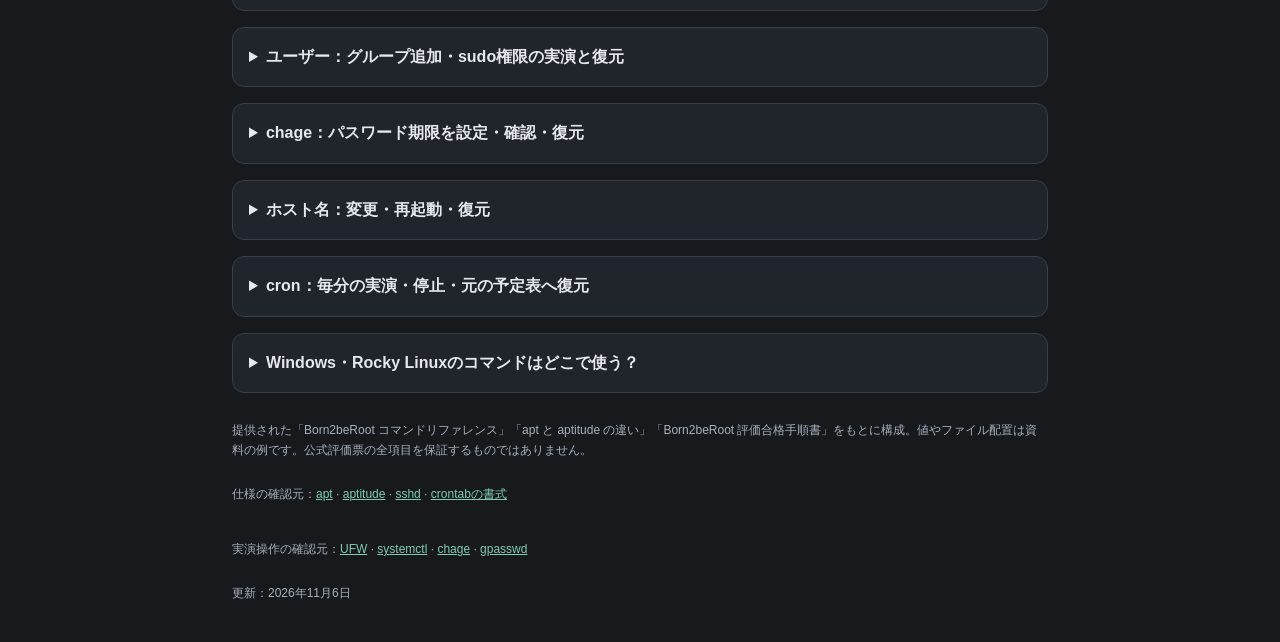
==== commit 9d335ffe: "Expand Born2beRoot defense demos with service controls and restoration" ====
--- a/born2beroot/index.html
+++ b/born2beroot/index.html
@@ -19,7 +19,7 @@
     <p class="lead">使うコマンドから、説明できるところまで。<br>61コマンドの用途・引数・実行結果を確認。</p>
   </header>
   <nav class="jump-links" aria-label="このページの項目">
-    <a href="#commands">コマンドを探す</a><a href="#packages">aptとaptitude</a><a href="#practice">変更と復元</a>
+    <a href="#practice">ディフェンスの実演</a><a href="#demo-ufw-toggle">UFW 有効・無効</a><a href="#commands">コマンドを探す</a><a href="#packages">aptとaptitude</a>
   </nav>
   <details class="guide">
     <summary>実行場所と記号の読み方</summary>
@@ -62,9 +62,75 @@
     </div></details>
   </section>
   <section id="practice" aria-labelledby="practiceHeading">
-    <h2 id="practiceHeading">設定変更の実演と復元</h2>
+    <h2 id="practiceHeading">ディフェンス：実演コマンドと復元</h2>
     <p>起動・変更してよい評価用VMで行います。提出署名と照合する元VDIの保全や起動条件は、手元の評価手順書で先に確認します。</p>
-    <details class="guide"><summary>UFW：8080/tcpを追加し、追加分だけ戻す</summary><div class="guide-body">
+    <p>各実演は<strong>事前確認 → 操作 → 結果確認 → 復元</strong>の順です。コマンドは1つずつ実行して結果を読みます。これは添付資料を補強した練習用で、すべてが公式レビューの必須操作という意味ではありません。</p>
+    <label for="practiceSearch">実演を検索（例：無効、SSH、グループ）</label>
+    <div class="search-row"><input id="practiceSearch" type="search" placeholder="実演名・操作で絞り込み"><button id="clearPractice" type="button">クリア</button></div>
+    <p id="practiceCount" class="count" role="status" aria-live="polite"></p>
+    <p id="practiceEmpty" hidden>一致する実演がありません。検索語を変えてください。</p>
+    <details class="guide" id="demo-ufw-toggle"><summary>UFW：有効化・無効化・再読込</summary><div class="guide-body">
+      <p><strong>実行場所：</strong>評価用VMのコンソール。SSHだけを操作経路にせず、VM画面から戻せる状態にします。有効化はSSH接続に影響する場合があります。</p>
+      <h3>1. 事前確認</h3>
+      <pre><code>sudo ufw status verbose
+sudo ufw show added
+sudo ss -lntp</code></pre>
+      <p>元がactiveかinactiveか、保存済みの許可ルールとSSHの実際の待受ポートを記録します。<code>show added</code>はUFWで追加済みのルールを表示します。</p>
+      <p>4242/tcpを許可する構成で、まだ必要な許可がない場合だけ追加します。接続元を限定しているルールがあれば、その範囲を保ちます。</p>
+      <pre><code>sudo ufw allow 4242/tcp</code></pre>
+      <h3>2. 有効化する</h3>
+      <pre><code>sudo ufw enable
+sudo ufw status verbose</code></pre>
+      <p><code>enable</code>は保存済みルールを読み込み、現在と起動時のUFWを有効にします。<code>Status: active</code>と許可ルールを確認します。確認を求められたら影響を読んで判断します。</p>
+      <h3>3. 無効化する</h3>
+      <pre><code>sudo ufw disable
+sudo ufw status</code></pre>
+      <p><code>disable</code>は現在のUFWによる制御を解除し、起動時も無効にします。<code>Status: inactive</code>を確認します。保存済みルールを初期化する<code>reset</code>とは違います。</p>
+      <h3>4. 元の状態へ戻す</h3>
+      <p>元がactiveなら次で戻します。</p>
+      <pre><code>sudo ufw enable
+sudo ufw status verbose</code></pre>
+      <p>元がinactiveなら<code>sudo ufw disable</code>へ戻します。追加した4242のルールがあれば、それが今回の追加分か確認して元のルール構成も復元します。現在使うSSHの許可を削除する操作はVMコンソールで行います。課題の通常運用状態はUFW有効です。</p>
+      <h3>補足：有効なUFWのルールを読み直す</h3>
+      <pre><code>sudo ufw reload
+sudo ufw status verbose</code></pre>
+      <p><code>reload</code>は再読込です。有効化の代わりではありません。<code>systemctl is-active ufw</code>だけではファイアウォールの有効状態を断定せず、<code>ufw status</code>で判断します。</p>
+      <p class="oral"><strong>説明例：</strong>「UFWのenableは現在と起動時の両方を有効にします。disableは両方を無効にします。ルールを消すresetとは区別しています。」</p>
+    </div></details>
+    <details class="guide" id="demo-service-control"><summary>systemctl：今の起動・停止と、自動起動の有効・無効</summary><div class="guide-body">
+      <p><strong>実行場所：</strong>練習用VMのコンソール。例ではcronを使うため、停止中は監視以外のcronジョブも影響を受けます。監視だけを止める実演は下のcrontabの項目を使います。</p>
+      <h3>1. 事前確認</h3>
+      <pre><code>systemctl is-active cron
+systemctl is-enabled cron</code></pre>
+      <p>ここでは元が<code>active / enabled</code>の場合を実演します。違う場合は記録した状態に合わせて復元します。staticやmaskedの場合に、そのまま同じ操作は行いません。</p>
+      <h3>2. 今の稼働だけを止める・戻す</h3>
+      <pre><code>sudo systemctl stop cron
+systemctl is-active cron
+systemctl is-enabled cron</code></pre>
+      <p><code>inactive / enabled</code>が目安です。stopは今の停止で、自動起動設定は残ります。</p>
+      <pre><code>sudo systemctl start cron
+systemctl is-active cron</code></pre>
+      <p>startは今の起動です。<code>active</code>へ戻ったことを確認します。</p>
+      <h3>3. 自動起動だけを無効にする・戻す</h3>
+      <pre><code>sudo systemctl disable cron
+systemctl is-enabled cron
+systemctl is-active cron</code></pre>
+      <p><code>disabled / active</code>が目安です。disableだけでは今のサービスは停止しません。ほかのunitによる起動まで禁止する指定でもありません。</p>
+      <pre><code>sudo systemctl enable cron
+systemctl is-enabled cron</code></pre>
+      <p>enableは通常の自動起動設定を戻します。今停止中の場合、これだけでは起動しません。</p>
+      <h3>4. 両方を操作する --now と復元</h3>
+      <pre><code>sudo systemctl disable --now cron
+systemctl is-active cron
+systemctl is-enabled cron</code></pre>
+      <p><code>inactive / disabled</code>を確認後、元がactive / enabledなら次で復元します。</p>
+      <pre><code>sudo systemctl enable --now cron
+systemctl is-active cron
+systemctl is-enabled cron</code></pre>
+      <p>元がactive / disabledなら<code>disable</code>の後に<code>start</code>、inactive / enabledなら<code>enable</code>の後に<code>stop</code>、inactive / disabledなら<code>disable --now</code>が対応します。状態確認まで行います。</p>
+      <p class="oral"><strong>説明例：</strong>「start・stopは今の稼働、enable・disableは自動起動の設定です。--nowを付けると現在の起動・停止も一緒に操作します。」</p>
+    </div></details>
+    <details class="guide" id="demo-ufw-rule"><summary>UFW：8080/tcpを追加し、追加分だけ戻す</summary><div class="guide-body">
       <p>まず<code>sudo ufw status numbered</code>で8080/tcpの許可が元からないことを確認します。元からある場合、この実演で削除しません。</p>
       <pre><code>sudo ufw allow 8080/tcp
 sudo ufw status numbered</code></pre>
@@ -74,7 +140,66 @@
 sudo ufw status numbered</code></pre>
       <p>8080の追加分が消え、既存の4242の許可とUFWの有効状態が残っていることを確認します。</p>
     </div></details>
-    <details class="guide"><summary>ホスト名：変更・再起動・復元</summary><div class="guide-body">
+    <details class="guide" id="demo-ssh-reload"><summary>SSH：設定検査・再読込・接続とroot拒否の確認</summary><div class="guide-body">
+      <h3>1. 事前確認（VM側）</h3>
+      <pre><code>systemctl is-active ssh
+systemctl is-enabled ssh
+sudo sshd -t
+sudo sshd -T | grep -E '^(port|permitrootlogin) '
+sudo ss -lntp</code></pre>
+      <p><code>sshd -t</code>は正常時無表示です。資料の構成では4242待受と<code>permitrootlogin no</code>を確認します。Match条件がある場合は接続条件を指定した-T -Cも使います。</p>
+      <h3>2. 設定検査に成功したら再読込</h3>
+      <pre><code>sudo sshd -t &amp;&amp; sudo systemctl reload ssh</code></pre>
+      <p><code>&amp;&amp;</code>により検査が成功したときだけreloadします。reloadはサービスに設定の読み直しを求め、restartはサービスの停止・起動です。停止や再起動を実演する必要がある場合はVMコンソールで行います。</p>
+      <pre><code>sudo systemctl restart ssh
+systemctl is-active ssh
+sudo ss -lntp</code></pre>
+      <h3>3. 別端末から接続確認（接続元PC）</h3>
+      <pre><code>ssh -p 4242 evaluationuser@VM_IP</code></pre>
+      <p>VM_IPを接続先へ置き換え、ログイン後に<code>whoami</code>と<code>id</code>を確認します。一般ユーザーが同じ経路で接続できることを確認してから、root拒否を確かめます。</p>
+      <pre><code>ssh -p 4242 root@VM_IP</code></pre>
+      <p>設定のnoとroot認証の拒否を合わせて説明します。Connection refusedやタイムアウトだけではroot拒否の証明になりません。</p>
+      <h3>4. 復元・終了確認</h3>
+      <p>この実演例自体は設定ファイルを書き換えません。編集を伴った場合は事前の設定へ戻し、再度<code>sshd -t</code>成功後にreloadし、新しい接続で確認します。元の接続は確認できるまで残します。socket起動方式の環境はssh.socketも確認し、ssh.service停止だけで接続不能になると決めつけません。</p>
+    </div></details>
+    <details class="guide" id="demo-group-demo"><summary>ユーザー：グループ追加・sudo権限の実演と復元</summary><div class="guide-body">
+      <h3>1. 事前確認</h3>
+      <pre><code>getent passwd evaluationuser
+getent group evaluating
+id evaluationuser</code></pre>
+      <p>ここでは評価用ユーザーとグループが存在し、追加先へ未所属の場合を実演します。未作成の場合だけ<code>sudo adduser evaluationuser</code>、<code>sudo groupadd evaluating</code>で作成します。元の所属を記録し、操作は元からsudo権限がある管理用ユーザーで行います。</p>
+      <h3>2. 補助グループへ追加</h3>
+      <pre><code>sudo usermod -aG evaluating evaluationuser
+sudo usermod -aG sudo evaluationuser</code></pre>
+      <p><code>-a</code>は現在の所属を残して追加、<code>-G</code>は補助グループです。-Gだけでは所属を置き換えます。</p>
+      <h3>3. 登録と実際の権限を確認</h3>
+      <pre><code>id evaluationuser
+getent group evaluating
+sudo -l -U evaluationuser</code></pre>
+      <p>評価用ユーザーで再ログインし、<code>id</code>と<code>sudo -l</code>を確認します。許可されていれば<code>sudo id</code>でuid=0(root)になることも説明できます。グループ名だけではなくsudoersの実効ルールを確認します。</p>
+      <h3>4. 今回追加した所属だけを戻す</h3>
+      <pre><code>sudo gpasswd -d evaluationuser evaluating
+sudo gpasswd -d evaluationuser sudo
+id evaluationuser</code></pre>
+      <p><code>gpasswd -d</code>は補助メンバーを外す操作です。元からの所属には実行しません。古いログインセッションは所属を保持し得るので終了して再確認します。ユーザー・ホーム自体の削除とは別です。</p>
+    </div></details>
+    <details class="guide" id="demo-password-days"><summary>chage：パスワード期限を設定・確認・復元</summary><div class="guide-body">
+      <h3>1. 事前確認</h3>
+      <pre><code>sudo chage -l evaluationuser</code></pre>
+      <p>最短日数・最長日数・警告日数の元の値を手元に記録します。ログイン中の管理用ユーザーではなく、評価用ユーザーを対象にします。</p>
+      <h3>2. 資料の値へ設定</h3>
+      <pre><code>sudo chage -m 2 -M 30 -W 7 evaluationuser</code></pre>
+      <p><code>-m 2</code>は変更から2日間は通常変更不可、<code>-M 30</code>は30日間有効、<code>-W 7</code>は期限の7日前から警告です。既に最終変更日から30日を超えていれば期限切れになります。</p>
+      <h3>3. 設定結果を確認</h3>
+      <pre><code>sudo chage -l evaluationuser</code></pre>
+      <p>3項目が2・30・7であることを読みます。文字数・文字種などの強度設定はpwqualityとPAMの役割で、chageでは検査しません。</p>
+      <h3>4. 元の値へ復元</h3>
+      <p>次の日本語部分を、最初に記録した数値へ置き換えます。実演前が2・30・7だった場合はその値へ戻します。</p>
+      <pre><code>sudo chage -m 元の最短日数 -M 元の最長日数 -W 元の警告日数 evaluationuser
+sudo chage -l evaluationuser</code></pre>
+      <p>期限を無効にする値は-M -1です。元が無期限だったときだけ使用します。復元のために最終変更日やアカウント期限まで変更する必要はありません。</p>
+    </div></details>
+    <details class="guide" id="demo-hostname-demo"><summary>ホスト名：変更・再起動・復元</summary><div class="guide-body">
       <p><code>hostnamectl --static</code>の結果を<strong>元の名前として手元に記録</strong>します。バックアップ名が未使用であることを確認して保存します。</p>
       <pre><code>sudo cp -ai /etc/hosts /etc/hosts.before-evaluation
 sudo hostnamectl set-hostname evaluator42
@@ -85,7 +210,7 @@
 sudo systemctl reboot</code></pre>
       <p>再起動後に元の名前とhosts内容を確認します。バックアップの整理は復元確認後に行います。</p>
     </div></details>
-    <details class="guide"><summary>cron：毎分の実演・停止・元の予定表へ復元</summary><div class="guide-body">
+    <details class="guide" id="demo-cron-demo"><summary>cron：毎分の実演・停止・元の予定表へ復元</summary><div class="guide-body">
       <p>最初に<code>sudo crontab -l</code>が成功し、元の予定表があることを確認します。次はバックアップ名が未使用の場合に実行します。シェルの<code>pipefail</code>により途中の失敗も検出します。</p>
       <pre><code>sudo bash -o pipefail -c 'crontab -l | tee /root/crontab.before-monitoring-test &gt;/dev/null'
 sudo cat /root/crontab.before-monitoring-test
@@ -94,6 +219,13 @@
       <pre><code>* * * * * /usr/local/bin/monitoring.sh</code></pre>
       <p>5個の<code>*</code>は分・時・日・月・曜日の各条件をすべて許可し、毎分実行します。10分ごとは先頭を<code>*/10</code>にします。ユーザーのcrontabには追加のユーザー名欄を書きません。</p>
       <p>停止実演では<code>sudo crontab -e</code>で監視に関係する行の先頭へ<code>#</code>を付けます。<code>@reboot</code>もあれば対象です。ほかのジョブとスクリプト本体は編集しません。</p>
+      <pre><code>sudo crontab -e
+sudo crontab -l
+sudo journalctl -u cron -b --since '-3 minutes' --no-pager</code></pre>
+      <p>編集画面で無効化した行の例（端末への入力ではありません）：</p>
+      <pre><code># */10 * * * * /usr/local/bin/monitoring.sh
+# @reboot /usr/local/bin/monitoring.sh</code></pre>
+      <p>保存後、次の予定時刻を過ぎても新しい実行記録や表示が発生しないか確認します。過去の記録は残ります。監視の予定だけを止めるため、ここではcronサービス全体のstopやdisableを使いません。</p>
       <p>停止前に<code>sudo sha256sum /usr/local/bin/monitoring.sh | sudo tee /root/monitoring.sha256.before</code>で記録すれば、停止・再起動後に<code>sudo sha256sum -c /root/monitoring.sha256.before</code>で本体が同じか照合できます。crontabとcronログも確認します。</p>
       <pre><code>sudo crontab /root/crontab.before-monitoring-test
 sudo crontab -l</code></pre>
@@ -107,6 +239,7 @@
   <footer>
     <p>提供された「Born2beRoot コマンドリファレンス」「apt と aptitude の違い」「Born2beRoot 評価合格手順書」をもとに構成。値やファイル配置は資料の例です。公式評価票の全項目を保証するものではありません。</p>
     <p>仕様の確認元：<a href="https://manpages.debian.org/trixie/apt/apt.8.en.html">apt</a> · <a href="https://manpages.debian.org/trixie/aptitude/aptitude.8.en.html">aptitude</a> · <a href="https://manpages.debian.org/trixie/openssh-server/sshd.8.en.html">sshd</a> · <a href="https://manpages.debian.org/trixie/cron/crontab.5.en.html">crontabの書式</a></p>
+    <p>実演操作の確認元：<a href="https://manpages.debian.org/trixie/ufw/ufw.8.en.html">UFW</a> · <a href="https://www.freedesktop.org/software/systemd/man/latest/systemctl.html">systemctl</a> · <a href="https://manpages.debian.org/trixie/passwd/chage.1.en.html">chage</a> · <a href="https://manpages.debian.org/trixie/passwd/gpasswd.1.en.html">gpasswd</a></p>
     <p>更新：2026年11月6日</p>
   </footer>
 </main>
--- a/born2beroot/styles.css
+++ b/born2beroot/styles.css
@@ -1 +1,3 @@
 .dictionary{max-width:860px}h2{margin:36px 0 14px;font-size:1.35rem}section{scroll-margin-top:20px}.jump-links,.groups{display:flex;gap:8px;flex-wrap:wrap}.jump-links a,.groups button,.search-row button{border:1px solid var(--line);background:var(--panel);border-radius:9px;padding:10px 13px;min-height:44px;text-decoration:none}.jump-links{margin-bottom:22px}.groups{margin-top:12px}.groups button{cursor:pointer;font-size:14px}.groups button[aria-pressed=true]{background:#29473f;color:#c6ffee;border-color:#80cbb9}.search-panel{margin-top:16px}.search-panel label{font-size:14px;color:var(--muted)}.search-row{display:flex;gap:8px;align-items:stretch}.search-row input{min-width:0;flex:1;margin:6px 0}.search-row button{align-self:center;cursor:pointer;white-space:nowrap}.entry summary{display:flex;gap:10px;align-items:center;flex-wrap:wrap;list-style:none}.entry summary::-webkit-details-marker{display:none}.entry summary:before{content:'›';color:var(--accent);font-size:24px}.entry[open] summary:before{content:'⌄'}.entry summary strong{font-family:ui-monospace,monospace;color:#dcdcaa}.entry summary small{display:block;flex-basis:100%;color:var(--muted);font-size:14px}.entry summary .badge{margin-left:auto;font-size:12px;border:1px solid #3d5c50;border-radius:20px;padding:3px 9px;color:#a9dcc2}.entry summary .change{color:#f2d391;border-color:#71603c}.entry-body{overflow-wrap:anywhere}.entry-body h3{color:#9cdcfe}.codebox{position:relative}.codebox pre{padding-top:48px}.copy{position:absolute;right:5px;top:5px;background:#28303b;border:1px solid #49515d;border-radius:7px;min-height:38px;padding:6px 12px;cursor:pointer}.entry pre code{color:#ce9178}.parts{margin:0}.parts dt{font-family:ui-monospace,monospace;color:#9cdcfe;margin-top:9px}.parts dd{margin:2px 0 8px;font-size:14px;color:#d2d7df}.guide{border:1px solid var(--line);background:#20242b;border-radius:12px;margin:16px 0;overflow:hidden}.guide summary{padding:16px;cursor:pointer;min-height:52px;font-weight:600}.guide-body{padding:0 18px 18px;overflow-wrap:anywhere}.guide-body p,section>p{font-size:15px}.guide-body pre{overflow-x:auto;background:#14171c;padding:16px;border-radius:8px;font-size:13px;line-height:1.7}.guide-body dt{color:#9cdcfe}.guide-body dd{margin:4px 0 12px}p code{color:#dcdcaa;overflow-wrap:anywhere}.table-scroll{overflow-x:auto;border:1px solid var(--line);border-radius:10px}table{border-collapse:collapse;min-width:600px;width:100%;font-size:14px}th,td{text-align:left;padding:12px;border-bottom:1px solid var(--line)}th{color:#9cdcfe}td code{color:#ce9178}.copy-status{position:fixed;bottom:16px;left:50%;transform:translateX(-50%);background:#263c34;border-radius:10px;padding:10px 16px;max-width:90vw;z-index:10}.copy-status:empty{display:none}.empty{padding:24px;border:1px dashed var(--line);border-radius:12px}footer p{overflow-wrap:anywhere}@media(max-width:400px){.hub{padding-left:14px;padding-right:14px}.entry-body{padding-left:14px;padding-right:14px}.entry summary .badge{margin-left:0}}
+
+.action{border-top:1px solid var(--line);padding-top:8px;margin-top:18px}.action h4{font-size:15px;color:#dcdcaa;margin-bottom:8px}#practice details{scroll-margin-top:16px}#practice h3{font-size:16px;color:#9cdcfe;margin-top:26px}#practice .codebox pre{padding-top:48px}.oral{border-left:3px solid var(--accent);padding-left:12px}
